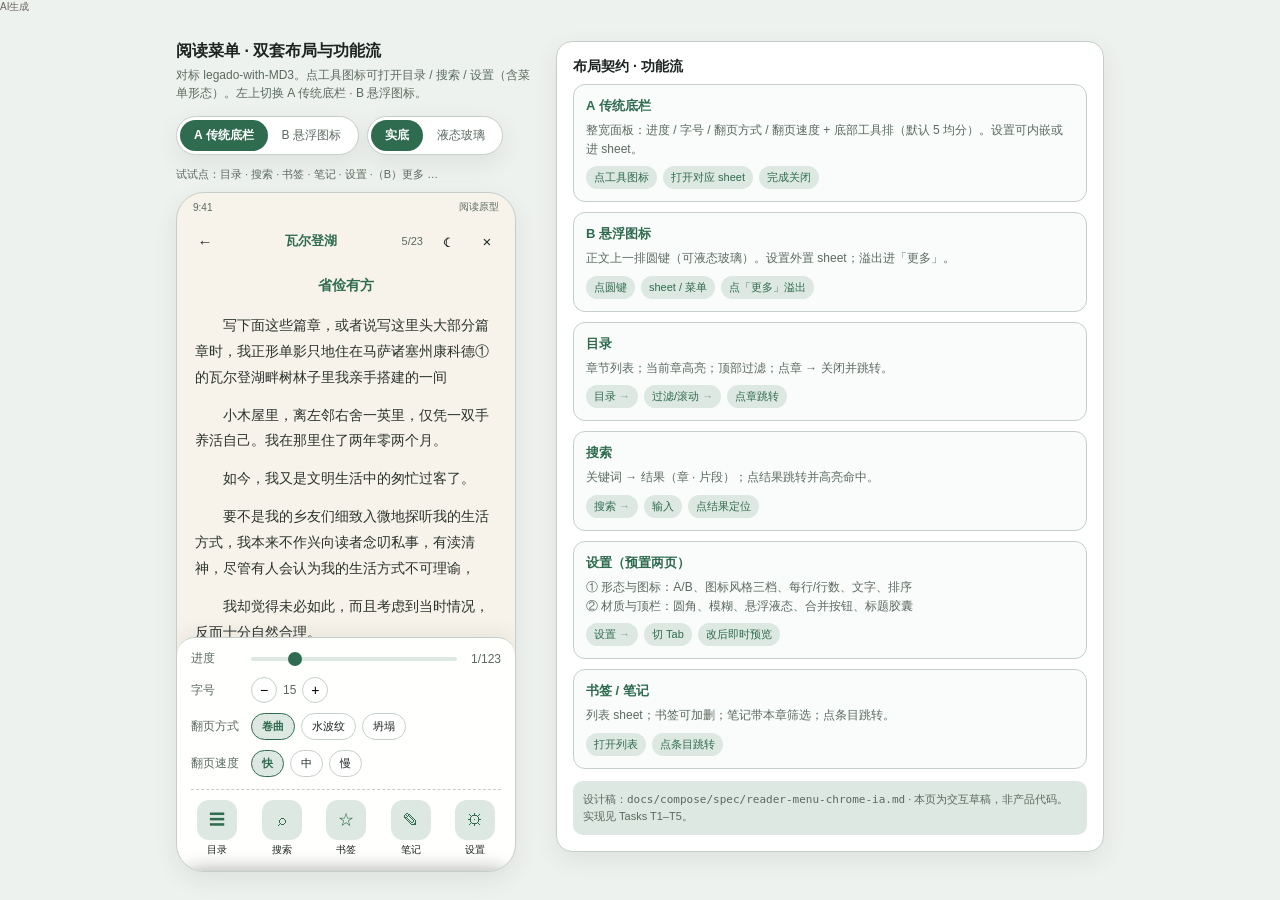
==== docs/design/reader-menu-chrome-proto.html @ 2e5b1062 "present: reader-menu-chrome-proto.html (+1 source) — 阅读菜单双套布局 + 目录/搜索/设置功能流可点 HTML 原型 Mimo-Presented" ====
<!-- AI生成 -->
<!DOCTYPE html>
<html lang="zh-CN">
<head>
<meta charset="UTF-8"/>
<meta name="viewport" content="width=device-width, initial-scale=1"/>
<title>阅读菜单 · 双套布局与功能流</title>
<style>
  :root {
    --bg: #eef2ef;
    --ink: #1c2420;
    --muted: #5a6a60;
    --card: #ffffff;
    --line: #c5cfc9;
    --accent: #2f6b4f;
    --accent-soft: #dce8e1;
    --glass: rgba(255,255,255,0.72);
    --shadow: 0 8px 24px rgba(28,36,32,0.08);
    --radius: 16px;
  }
  * { box-sizing: border-box; margin: 0; padding: 0; }
  body {
    font-family: -apple-system, "PingFang SC", "Microsoft YaHei", sans-serif;
    background: var(--bg);
    color: var(--ink);
    min-height: 720px;
  }
  .wrap {
    width: 960px;
    margin: 0 auto;
    padding: 20px 16px 28px;
    display: grid;
    grid-template-columns: 360px 1fr;
    gap: 20px;
    align-items: start;
  }
  h1 { font-size: 16px; font-weight: 600; margin-bottom: 4px; }
  .sub { font-size: 12px; color: var(--muted); margin-bottom: 14px; line-height: 1.5; }
  .toolbar {
    display: flex; gap: 8px; margin-bottom: 12px; flex-wrap: wrap;
  }
  .seg {
    display: inline-flex; background: var(--card); border: 0.5px solid var(--line);
    border-radius: 999px; padding: 3px; box-shadow: var(--shadow);
  }
  .seg button {
    border: 0; background: transparent; color: var(--muted);
    font-size: 12px; padding: 7px 14px; border-radius: 999px; cursor: pointer;
  }
  .seg button.on {
    background: var(--accent); color: #fff; font-weight: 600;
  }
  .hint { font-size: 11px; color: var(--muted); margin-bottom: 10px; }

  /* Phone */
  .phone {
    width: 340px; height: 680px;
    background: #f7f3ea;
    border-radius: 28px;
    border: 0.5px solid var(--line);
    box-shadow: var(--shadow);
    position: relative;
    overflow: hidden;
    display: flex; flex-direction: column;
  }
  .status {
    height: 28px; display: flex; justify-content: space-between; align-items: center;
    padding: 0 16px; font-size: 10px; color: var(--muted);
  }
  .reader-top {
    display: flex; align-items: center; gap: 8px;
    padding: 4px 12px 8px; font-size: 13px;
  }
  .reader-top .title { flex: 1; text-align: center; font-weight: 600; color: var(--accent); }
  .reader-top .page { font-size: 11px; color: var(--muted); }
  .icon-btn {
    width: 32px; height: 32px; border: 0; border-radius: 50%;
    background: transparent; cursor: pointer; color: var(--ink);
    display: inline-flex; align-items: center; justify-content: center; font-size: 15px;
  }
  .icon-btn:hover { background: rgba(0,0,0,0.05); }
  .content {
    flex: 1; overflow: auto; padding: 8px 18px 120px;
    font-size: 14px; line-height: 1.85; color: #2a322c;
  }
  .content p { margin-bottom: 12px; text-indent: 2em; }
  .content .chapter { text-indent: 0; text-align: center; font-weight: 700; color: var(--accent); margin-bottom: 14px; }

  /* Chrome A traditional */
  .bar-a {
    position: absolute; left: 0; right: 0; bottom: 0;
    background: rgba(255,255,255,0.94);
    border-top: 0.5px solid var(--line);
    border-radius: 18px 18px 0 0;
    padding: 12px 14px 14px;
    box-shadow: 0 -6px 20px rgba(28,36,32,0.06);
    backdrop-filter: blur(12px);
  }
  .bar-a .row { display: flex; align-items: center; gap: 8px; margin-bottom: 10px; font-size: 12px; color: var(--muted); }
  .bar-a .row:last-child { margin-bottom: 0; }
  .bar-a label { width: 52px; flex-shrink: 0; }
  .slider { flex: 1; height: 4px; background: var(--accent-soft); border-radius: 2px; position: relative; }
  .slider i { position: absolute; left: 18%; top: -5px; width: 14px; height: 14px; background: var(--accent); border-radius: 50%; }
  .stepper { display: inline-flex; align-items: center; gap: 6px; }
  .stepper button {
    width: 26px; height: 26px; border-radius: 50%; border: 0.5px solid var(--line);
    background: var(--card); cursor: pointer; font-size: 14px;
  }
  .chips { display: flex; gap: 6px; flex-wrap: wrap; }
  .chip {
    border: 0.5px solid var(--line); background: var(--card);
    border-radius: 999px; padding: 5px 10px; font-size: 11px; cursor: pointer; color: var(--ink);
  }
  .chip.on { background: var(--accent-soft); border-color: var(--accent); color: var(--accent); font-weight: 600; }
  .tool-row {
    display: flex; justify-content: space-between; margin-top: 12px; padding-top: 10px;
    border-top: 0.5px dashed var(--line);
  }
  .tool {
    width: 52px; border: 0; background: transparent; cursor: pointer;
    display: flex; flex-direction: column; align-items: center; gap: 3px;
    color: var(--ink); font-size: 10px;
  }
  .tool .g {
    width: 40px; height: 40px; border-radius: 12px; background: var(--accent-soft);
    display: flex; align-items: center; justify-content: center; font-size: 16px; color: var(--accent);
  }
  .tool:hover .g { background: #c5d9cc; }

  /* Chrome B floating */
  .bar-b {
    position: absolute; left: 0; right: 0; bottom: 18px;
    display: flex; justify-content: center; gap: 10px;
    padding: 0 12px;
  }
  .fab {
    width: 48px; height: 48px; border-radius: 50%; border: 0.5px solid rgba(255,255,255,0.7);
    background: var(--glass);
    box-shadow: 0 4px 14px rgba(28,36,32,0.12);
    backdrop-filter: blur(10px);
    cursor: pointer; font-size: 16px; color: var(--accent);
    display: flex; align-items: center; justify-content: center;
    position: relative;
  }
  .fab span {
    position: absolute; bottom: -16px; left: 50%; transform: translateX(-50%);
    font-size: 9px; color: var(--muted); white-space: nowrap;
  }
  .bar-b-wrap { position: absolute; left: 0; right: 0; bottom: 0; height: 90px; pointer-events: none; }
  .bar-b-wrap .bar-b { pointer-events: auto; }

  /* Sheets */
  .scrim {
    position: absolute; inset: 0; background: rgba(20,28,24,0.28);
    opacity: 0; pointer-events: none; transition: opacity .18s;
  }
  .scrim.on { opacity: 1; pointer-events: auto; }
  .sheet {
    position: absolute; left: 0; right: 0; bottom: 0;
    background: var(--card); border-radius: 18px 18px 0 0;
    box-shadow: 0 -8px 28px rgba(28,36,32,0.12);
    transform: translateY(105%); transition: transform .22s ease;
    max-height: 72%; display: flex; flex-direction: column;
  }
  .sheet.on { transform: translateY(0); }
  .sheet header {
    display: flex; align-items: center; gap: 8px;
    padding: 14px 14px 8px; border-bottom: 0.5px solid var(--line);
  }
  .sheet header h3 { font-size: 14px; flex: 1; }
  .sheet .body { overflow: auto; padding: 10px 14px 16px; }
  .list-item {
    display: flex; gap: 10px; align-items: center;
    padding: 10px 8px; border-radius: 10px; cursor: pointer; font-size: 13px;
  }
  .list-item:hover { background: var(--accent-soft); }
  .list-item.active { background: var(--accent-soft); color: var(--accent); font-weight: 600; }
  .list-item .meta { flex: 1; }
  .list-item .meta small { display: block; color: var(--muted); font-size: 11px; margin-top: 2px; }
  .pill { font-size: 10px; background: var(--accent-soft); color: var(--accent); padding: 2px 6px; border-radius: 999px; }

  .search-box {
    display: flex; gap: 8px; margin-bottom: 10px;
  }
  .search-box input {
    flex: 1; border: 0.5px solid var(--line); border-radius: 10px;
    padding: 8px 10px; font-size: 13px; outline: none;
  }
  .search-box input:focus { border-color: var(--accent); }

  .tabs { display: flex; gap: 6px; margin-bottom: 12px; }
  .tabs button {
    flex: 1; border: 0.5px solid var(--line); background: var(--card);
    border-radius: 10px; padding: 8px; font-size: 12px; cursor: pointer;
  }
  .tabs button.on { background: var(--accent); color: #fff; font-weight: 600; border-color: var(--accent); }
  .form-row {
    display: flex; align-items: center; justify-content: space-between;
    padding: 10px 4px; border-bottom: 0.5px dashed var(--line); font-size: 12px;
  }
  .form-row:last-child { border-bottom: 0; }
  .switch {
    width: 40px; height: 22px; border-radius: 999px; background: var(--line);
    border: 0; cursor: pointer; position: relative;
  }
  .switch.on { background: var(--accent); }
  .switch i {
    position: absolute; top: 2px; left: 2px; width: 18px; height: 18px;
    background: #fff; border-radius: 50%; transition: left .15s;
  }
  .switch.on i { left: 20px; }

  /* Flow panel */
  .panel {
    background: var(--card); border: 0.5px solid var(--line);
    border-radius: var(--radius); box-shadow: var(--shadow);
    padding: 16px;
  }
  .panel h2 { font-size: 14px; margin-bottom: 8px; }
  .flow {
    display: grid; gap: 10px;
  }
  .flow-card {
    border: 0.5px solid var(--line); border-radius: 12px; padding: 12px;
    background: #fafcfb;
  }
  .flow-card strong { display: block; font-size: 13px; margin-bottom: 6px; color: var(--accent); }
  .flow-card p { font-size: 12px; color: var(--muted); line-height: 1.55; }
  .steps { display: flex; flex-wrap: wrap; gap: 6px; margin-top: 8px; }
  .step {
    font-size: 11px; background: var(--accent-soft); color: var(--accent);
    padding: 4px 8px; border-radius: 999px;
  }
  .step.arrow::after { content: " →"; opacity: 0.5; }
  .note {
    margin-top: 12px; font-size: 11px; color: var(--muted); line-height: 1.5;
    padding: 10px; background: var(--accent-soft); border-radius: 10px;
  }
</style>
</head>
<body>
<p data-aigc-mark="1" style="margin:0 0 8px;font-size:10px;line-height:1.3;color:#6b6560;font-weight:400;">AI生成</p>

<div class="wrap">
  <div>
    <h1>阅读菜单 · 双套布局与功能流</h1>
    <p class="sub">对标 legado-with-MD3。点工具图标可打开目录 / 搜索 / 设置（含菜单形态）。左上切换 A 传统底栏 · B 悬浮图标。</p>
    <div class="toolbar">
      <div class="seg" id="modeSeg">
        <button data-mode="A" class="on">A 传统底栏</button>
        <button data-mode="B">B 悬浮图标</button>
      </div>
      <div class="seg" id="glassSeg">
        <button data-glass="0" class="on">实底</button>
        <button data-glass="1">液态玻璃</button>
      </div>
    </div>
    <p class="hint">试试点：目录 · 搜索 · 书签 · 笔记 · 设置 ·（B）更多 …</p>
    <div class="phone" id="phone">
      <div class="status"><span>9:41</span><span>阅读原型</span></div>
      <div class="reader-top">
        <button class="icon-btn">←</button>
        <div class="title">瓦尔登湖</div>
        <div class="page">5/23</div>
        <button class="icon-btn">☾</button>
        <button class="icon-btn">×</button>
      </div>
      <div class="content" id="content">
        <div class="chapter">省俭有方</div>
        <p>写下面这些篇章，或者说写这里头大部分篇章时，我正形单影只地住在马萨诸塞州康科德①的瓦尔登湖畔树林子里我亲手搭建的一间</p>
        <p>小木屋里，离左邻右舍一英里，仅凭一双手养活自己。我在那里住了两年零两个月。</p>
        <p>如今，我又是文明生活中的匆忙过客了。</p>
        <p>要不是我的乡友们细致入微地探听我的生活方式，我本来不作兴向读者念叨私事，有渎清神，尽管有人会认为我的生活方式不可理谕，</p>
        <p>我却觉得未必如此，而且考虑到当时情况，反而十分自然合理。</p>
      </div>

      <!-- A traditional -->
      <div class="bar-a" id="barA">
        <div class="row">
          <label>进度</label>
          <div class="slider"><i></i></div>
          <span style="width:36px;text-align:right">1/123</span>
        </div>
        <div class="row">
          <label>字号</label>
          <div class="stepper"><button>−</button><span>15</span><button>+</button></div>
        </div>
        <div class="row">
          <label>翻页方式</label>
          <div class="chips" id="animChips">
            <button class="chip on">卷曲</button><button class="chip">水波纹</button><button class="chip">坍塌</button>
          </div>
        </div>
        <div class="row">
          <label>翻页速度</label>
          <div class="chips" id="speedChips">
            <button class="chip on">快</button><button class="chip">中</button><button class="chip">慢</button>
          </div>
        </div>
        <div class="tool-row" id="toolRowA">
          <button class="tool" data-open="toc"><span class="g">☰</span>目录</button>
          <button class="tool" data-open="search"><span class="g">⌕</span>搜索</button>
          <button class="tool" data-open="marks"><span class="g">☆</span>书签</button>
          <button class="tool" data-open="notes"><span class="g">✎</span>笔记</button>
          <button class="tool" data-open="settings"><span class="g">⚙</span>设置</button>
        </div>
      </div>

      <!-- B floating -->
      <div class="bar-b-wrap" id="barBWrap" style="display:none">
        <div class="bar-b" id="barB">
          <button class="fab" data-open="toc">☰<span>目录</span></button>
          <button class="fab" data-open="search">⌕<span>搜索</span></button>
          <button class="fab" data-open="marks">☆<span>书签</span></button>
          <button class="fab" data-open="notes">✎<span>笔记</span></button>
          <button class="fab" data-open="settings">⚙<span>设置</span></button>
          <button class="fab" data-open="more">⋯<span>更多</span></button>
        </div>
      </div>

      <div class="scrim" id="scrim"></div>

      <!-- TOC -->
      <div class="sheet" id="sheet-toc">
        <header><h3>目录</h3><button class="icon-btn" data-close>×</button></header>
        <div class="body">
          <div class="search-box"><input placeholder="过滤章节…" id="tocFilter"/></div>
          <div id="tocList"></div>
        </div>
      </div>

      <!-- Search -->
      <div class="sheet" id="sheet-search">
        <header><h3>搜索正文</h3><button class="icon-btn" data-close>×</button></header>
        <div class="body">
          <div class="search-box"><input placeholder="输入关键词…" id="q" value="瓦尔登"/></div>
          <div id="searchResults"></div>
        </div>
      </div>

      <!-- Marks -->
      <div class="sheet" id="sheet-marks">
        <header><h3>书签</h3><button class="icon-btn" data-close>×</button></header>
        <div class="body">
          <div class="list-item"><span class="g">★</span><div class="meta">省俭有方 · 第 1 页<small>今天 09:12</small></div></div>
          <div class="list-item"><span class="g">★</span><div class="meta">我生活的地方 · 第 3 页<small>昨天 22:40</small></div></div>
        </div>
      </div>

      <!-- Notes -->
      <div class="sheet" id="sheet-notes">
        <header><h3>笔记</h3><button class="icon-btn" data-close>×</button></header>
        <div class="body">
          <div class="list-item active"><div class="meta">「仅凭一双手养活自己」<small>省俭有方 · 高亮</small></div><span class="pill">本章</span></div>
          <div class="list-item"><div class="meta">「文明生活中的匆忙过客」<small>省俭有方 · 笔记</small></div><span class="pill">本章</span></div>
        </div>
      </div>

      <!-- Settings -->
      <div class="sheet" id="sheet-settings" style="max-height:78%">
        <header><h3>阅读菜单设置</h3><button class="icon-btn" data-close>×</button></header>
        <div class="body">
          <div class="tabs" id="setTabs">
            <button class="on" data-tab="0">形态与图标</button>
            <button data-tab="1">材质与顶栏</button>
          </div>
          <div id="set0">
            <div class="form-row"><span>菜单形态</span>
              <div class="seg" id="setModeSeg">
                <button data-mode="A" class="on">传统底栏</button>
                <button data-mode="B">悬浮图标</button>
              </div>
            </div>
            <div class="form-row"><span>图标风格</span>
              <div class="chips"><button class="chip">线性</button><button class="chip on">面性</button><button class="chip">双色</button></div>
            </div>
            <div class="form-row"><span>每行个数</span><span class="pill">5</span></div>
            <div class="form-row"><span>行数</span><span class="pill">1</span></div>
            <div class="form-row"><span>显示文字</span><button class="switch on"><i></i></button></div>
            <div class="form-row"><span>图标排序</span><span style="color:var(--muted)">可拖 · 默认目录→设置</span></div>
          </div>
          <div id="set1" style="display:none">
            <div class="form-row"><span>面板圆角</span><span class="pill">18</span></div>
            <div class="form-row"><span>模糊</span>
              <div class="chips"><button class="chip on">无</button><button class="chip">渐变模糊</button></div>
            </div>
            <div class="form-row"><span>悬浮键液态玻璃</span><button class="switch" id="glassSwitch"><i></i></button></div>
            <div class="form-row"><span>顶栏合并按钮</span><button class="switch"><i></i></button></div>
            <div class="form-row"><span>标题胶囊</span><button class="switch"><i></i></button></div>
          </div>
          <div class="note">正文永不玻璃化。减弱动态：无液态/无模糊动画，布局瞬时切换。</div>
        </div>
      </div>

      <!-- More -->
      <div class="sheet" id="sheet-more">
        <header><h3>更多</h3><button class="icon-btn" data-close>×</button></header>
        <div class="body">
          <div class="list-item"><div class="meta">上一章</div></div>
          <div class="list-item"><div class="meta">下一章</div></div>
          <div class="list-item"><div class="meta">自动翻页</div></div>
          <div class="list-item"><div class="meta">朗读</div></div>
          <div class="list-item"><div class="meta">换源</div></div>
        </div>
      </div>
    </div>
  </div>

  <div class="panel">
    <h2>布局契约 · 功能流</h2>
    <div class="flow">
      <div class="flow-card">
        <strong>A 传统底栏</strong>
        <p>整宽面板：进度 / 字号 / 翻页方式 / 翻页速度 + 底部工具排（默认 5 均分）。设置可内嵌或进 sheet。</p>
        <div class="steps"><span class="step">点工具图标</span><span class="step">打开对应 sheet</span><span class="step">完成关闭</span></div>
      </div>
      <div class="flow-card">
        <strong>B 悬浮图标</strong>
        <p>正文上一排圆键（可液态玻璃）。设置外置 sheet；溢出进「更多」。</p>
        <div class="steps"><span class="step">点圆键</span><span class="step">sheet / 菜单</span><span class="step">点「更多」溢出</span></div>
      </div>
      <div class="flow-card">
        <strong>目录</strong>
        <p>章节列表；当前章高亮；顶部过滤；点章 → 关闭并跳转。</p>
        <div class="steps"><span class="step arrow">目录</span><span class="step arrow">过滤/滚动</span><span class="step">点章跳转</span></div>
      </div>
      <div class="flow-card">
        <strong>搜索</strong>
        <p>关键词 → 结果（章 · 片段）；点结果跳转并高亮命中。</p>
        <div class="steps"><span class="step arrow">搜索</span><span class="step">输入</span><span class="step">点结果定位</span></div>
      </div>
      <div class="flow-card">
        <strong>设置（预置两页）</strong>
        <p>① 形态与图标：A/B、图标风格三档、每行/行数、文字、排序<br/>② 材质与顶栏：圆角、模糊、悬浮液态、合并按钮、标题胶囊</p>
        <div class="steps"><span class="step arrow">设置</span><span class="step">切 Tab</span><span class="step">改后即时预览</span></div>
      </div>
      <div class="flow-card">
        <strong>书签 / 笔记</strong>
        <p>列表 sheet；书签可加删；笔记带本章筛选；点条目跳转。</p>
        <div class="steps"><span class="step">打开列表</span><span class="step">点条目跳转</span></div>
      </div>
    </div>
    <div class="note">设计稿：<code>docs/compose/spec/reader-menu-chrome-ia.md</code> · 本页为交互草稿，非产品代码。实现见 Tasks T1–T5。</div>
  </div>
</div>
<script>
(function () {
  const phone = document.getElementById('phone');
  const barA = document.getElementById('barA');
  const barBWrap = document.getElementById('barBWrap');
  const scrim = document.getElementById('scrim');
  let mode = 'A';
  let glass = false;

  const chapters = [
    ['省俭有方', true], ['我生活的地方', false], ['阅读', false],
    ['声音', false], ['寂寞', false], ['访客', false], ['种豆', false],
    ['村子', false], ['湖', false], ['贝克田庄', false], ['更高的规律', false],
  ];
  const tocList = document.getElementById('tocList');
  function renderToc(filter) {
    const f = (filter || '').trim();
    tocList.innerHTML = chapters
      .filter(c => !f || c[0].includes(f))
      .map(c => `<div class="list-item${c[1] ? ' active' : ''}" data-goto="${c[0]}">
        <div class="meta">${c[0]}</div>${c[1] ? '<span class="pill">当前</span>' : ''}
      </div>`).join('') || '<p style="color:var(--muted);font-size:12px">无匹配章节</p>';
    tocList.querySelectorAll('[data-goto]').forEach(el => {
      el.onclick = () => {
        const name = el.getAttribute('data-goto');
        document.querySelector('.content .chapter').textContent = name;
        closeAll();
      };
    });
  }
  renderToc('');
  document.getElementById('tocFilter').oninput = e => renderToc(e.target.value);

  const results = [
    ['省俭有方', '…的瓦尔登湖畔树林子里我亲手搭建的一间'],
    ['我生活的地方', '…到瓦尔登湖去，我到那里去，是因为…'],
    ['湖', '…一个瓦尔登湖，是大地的眼睛…'],
  ];
  function renderSearch(q) {
    const list = results.filter(r => !q || r[0].includes(q) || r[1].includes(q));
    document.getElementById('searchResults').innerHTML = list.map(r =>
      `<div class="list-item" data-goto="${r[0]}"><div class="meta">${r[0]}<small>${r[1]}</small></div></div>`
    ).join('') || '<p style="color:var(--muted);font-size:12px">无结果</p>';
    document.getElementById('searchResults').querySelectorAll('[data-goto]').forEach(el => {
      el.onclick = () => {
        document.querySelector('.content .chapter').textContent = el.getAttribute('data-goto');
        closeAll();
      };
    });
  }
  renderSearch('瓦尔登');
  document.getElementById('q').oninput = e => renderSearch(e.target.value.trim());

  function closeAll() {
    scrim.classList.remove('on');
    document.querySelectorAll('.sheet').forEach(s => s.classList.remove('on'));
  }
  function openSheet(id) {
    closeAll();
    scrim.classList.add('on');
    document.getElementById('sheet-' + id).classList.add('on');
  }
  scrim.onclick = closeAll;
  document.querySelectorAll('[data-close]').forEach(b => b.onclick = closeAll);

  document.querySelectorAll('[data-open]').forEach(btn => {
    btn.onclick = () => openSheet(btn.getAttribute('data-open'));
  });

  function applyMode(m) {
    mode = m;
    barA.style.display = m === 'A' ? '' : 'none';
    barBWrap.style.display = m === 'B' ? '' : 'none';
    document.querySelectorAll('#modeSeg button, #setModeSeg button').forEach(b => {
      b.classList.toggle('on', b.getAttribute('data-mode') === m);
    });
  }
  document.querySelectorAll('#modeSeg button, #setModeSeg button').forEach(b => {
    b.onclick = () => applyMode(b.getAttribute('data-mode'));
  });

  function applyGlass(on) {
    glass = on;
    document.querySelectorAll('#glassSeg button').forEach(b => {
      b.classList.toggle('on', (b.getAttribute('data-glass') === '1') === on);
    });
    document.getElementById('glassSwitch').classList.toggle('on', on);
    document.querySelectorAll('.fab').forEach(f => {
      f.style.background = on ? 'rgba(255,255,255,0.55)' : 'var(--glass)';
      f.style.borderColor = on ? 'rgba(255,255,255,0.85)' : 'rgba(255,255,255,0.7)';
    });
    barA.style.backdropFilter = on ? 'blur(16px)' : 'blur(12px)';
  }
  document.querySelectorAll('#glassSeg button').forEach(b => {
    b.onclick = () => applyGlass(b.getAttribute('data-glass') === '1');
  });
  document.getElementById('glassSwitch').onclick = () => applyGlass(!glass);

  document.querySelectorAll('#setTabs button').forEach(b => {
    b.onclick = () => {
      const t = b.getAttribute('data-tab');
      document.querySelectorAll('#setTabs button').forEach(x => x.classList.toggle('on', x === b));
      document.getElementById('set0').style.display = t === '0' ? '' : 'none';
      document.getElementById('set1').style.display = t === '1' ? '' : 'none';
    };
  });

  document.querySelectorAll('.chips').forEach(row => {
    row.querySelectorAll('.chip').forEach(c => {
      c.onclick = () => {
        row.querySelectorAll('.chip').forEach(x => x.classList.remove('on'));
        c.classList.add('on');
      };
    });
  });
  document.querySelectorAll('.switch').forEach(sw => {
    if (sw.id === 'glassSwitch') return;
    sw.onclick = () => sw.classList.toggle('on');
  });

  applyMode('A');
  applyGlass(false);
})();
</script>
</body>
</html>
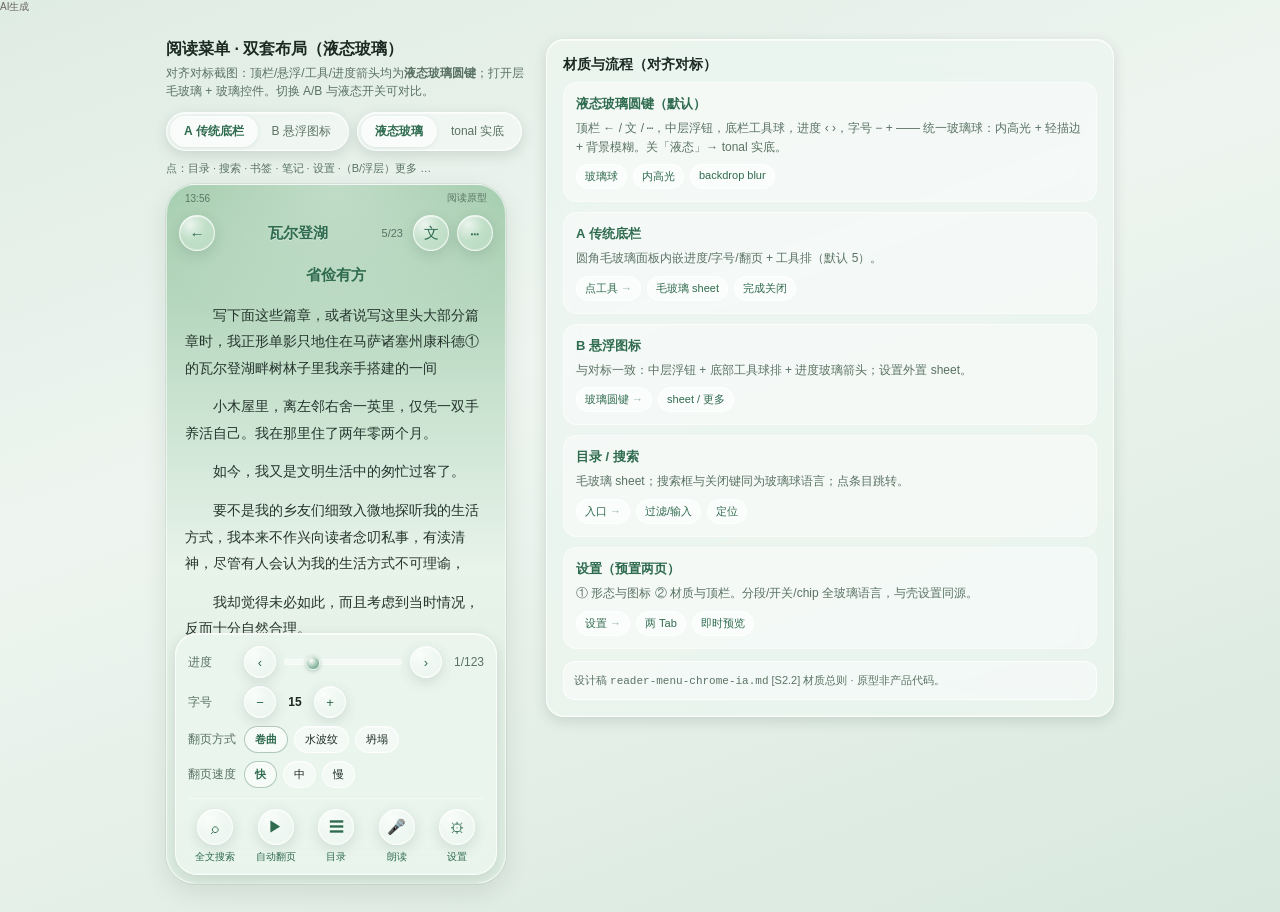
==== commit 04eb9ee8: "present: reader-menu-chrome-proto.html (+1 source) — 液态玻璃版阅读菜单布局/流程原型（顶栏·悬浮·工具·打开层） Mimo-Presented-P" ====
--- a/docs/design/reader-menu-chrome-proto.html
+++ b/docs/design/reader-menu-chrome-proto.html
@@ -4,237 +4,284 @@
 <head>
 <meta charset="UTF-8"/>
 <meta name="viewport" content="width=device-width, initial-scale=1"/>
-<title>阅读菜单 · 双套布局与功能流</title>
+<title>阅读菜单 · 双套布局与功能流（液态玻璃）</title>
 <style>
   :root {
-    --bg: #eef2ef;
-    --ink: #1c2420;
-    --muted: #5a6a60;
-    --card: #ffffff;
-    --line: #c5cfc9;
+    --bg: #e7efe9;
+    --ink: #1a2a22;
+    --muted: #5a7264;
     --accent: #2f6b4f;
-    --accent-soft: #dce8e1;
-    --glass: rgba(255,255,255,0.72);
-    --shadow: 0 8px 24px rgba(28,36,32,0.08);
-    --radius: 16px;
+    --accent-2: #4a8f6a;
+    --glass: rgba(255,255,255,0.42);
+    --glass-strong: rgba(255,255,255,0.58);
+    --glass-edge: rgba(255,255,255,0.75);
+    --frost: rgba(236,246,240,0.82);
+    --line: rgba(47,107,79,0.18);
+    --shadow: 0 8px 24px rgba(28,36,32,0.10);
+    --lg-shadow: 0 4px 14px rgba(28,60,42,0.14), inset 0 1px 0 rgba(255,255,255,0.65), inset 0 -1px 0 rgba(255,255,255,0.2);
   }
   * { box-sizing: border-box; margin: 0; padding: 0; }
   body {
     font-family: -apple-system, "PingFang SC", "Microsoft YaHei", sans-serif;
-    background: var(--bg);
+    background: linear-gradient(160deg, #dfece4, #eef5f0 40%, #d8e8de);
     color: var(--ink);
-    min-height: 720px;
+    min-height: 740px;
   }
   .wrap {
-    width: 960px;
-    margin: 0 auto;
-    padding: 20px 16px 28px;
-    display: grid;
-    grid-template-columns: 360px 1fr;
-    gap: 20px;
-    align-items: start;
+    width: 980px; margin: 0 auto; padding: 18px 16px 28px;
+    display: grid; grid-template-columns: 360px 1fr; gap: 20px; align-items: start;
   }
   h1 { font-size: 16px; font-weight: 600; margin-bottom: 4px; }
-  .sub { font-size: 12px; color: var(--muted); margin-bottom: 14px; line-height: 1.5; }
-  .toolbar {
-    display: flex; gap: 8px; margin-bottom: 12px; flex-wrap: wrap;
-  }
+  .sub { font-size: 12px; color: var(--muted); margin-bottom: 12px; line-height: 1.5; }
+  .toolbar { display: flex; gap: 8px; margin-bottom: 10px; flex-wrap: wrap; }
+
+  /* liquid pill segmented */
   .seg {
-    display: inline-flex; background: var(--card); border: 0.5px solid var(--line);
-    border-radius: 999px; padding: 3px; box-shadow: var(--shadow);
+    display: inline-flex; padding: 3px; border-radius: 999px;
+    background: var(--glass); border: 0.5px solid var(--glass-edge);
+    box-shadow: var(--lg-shadow); backdrop-filter: blur(14px) saturate(1.2);
   }
   .seg button {
     border: 0; background: transparent; color: var(--muted);
     font-size: 12px; padding: 7px 14px; border-radius: 999px; cursor: pointer;
   }
   .seg button.on {
-    background: var(--accent); color: #fff; font-weight: 600;
-  }
-  .hint { font-size: 11px; color: var(--muted); margin-bottom: 10px; }
-
-  /* Phone */
+    background: var(--glass-strong); color: var(--accent); font-weight: 700;
+    box-shadow: inset 0 1px 0 rgba(255,255,255,0.7), 0 1px 4px rgba(47,107,79,0.12);
+  }
+  .hint { font-size: 11px; color: var(--muted); margin-bottom: 8px; }
+
   .phone {
-    width: 340px; height: 680px;
-    background: #f7f3ea;
-    border-radius: 28px;
-    border: 0.5px solid var(--line);
-    box-shadow: var(--shadow);
+    width: 340px; height: 700px; border-radius: 30px;
+    border: 0.5px solid rgba(255,255,255,0.55);
+    box-shadow: var(--shadow), 0 0 0 1px rgba(47,107,79,0.08);
+    position: relative; overflow: hidden; display: flex; flex-direction: column;
+    background:
+      radial-gradient(ellipse 120% 40% at 50% 0%, rgba(255,255,255,0.35), transparent 55%),
+      linear-gradient(180deg, #9ec9a8 0%, #c5e0cc 28%, #e8f3ea 55%, #dfeee3 100%);
+  }
+  .status {
+    height: 26px; display: flex; justify-content: space-between; align-items: center;
+    padding: 0 18px; font-size: 10px; color: rgba(26,42,34,0.55);
+  }
+
+  /* liquid glass circle button */
+  .lg {
+    width: 36px; height: 36px; border-radius: 50%;
+    border: 0.5px solid var(--glass-edge);
+    background:
+      radial-gradient(circle at 30% 25%, rgba(255,255,255,0.75), rgba(255,255,255,0.25) 45%, rgba(255,255,255,0.12) 100%);
+    box-shadow: var(--lg-shadow);
+    backdrop-filter: blur(12px) saturate(1.25);
+    cursor: pointer; color: var(--accent);
+    display: inline-flex; align-items: center; justify-content: center;
+    font-size: 15px; position: relative;
+  }
+  .lg:hover { filter: brightness(1.05); }
+  .lg.lg-lg { width: 48px; height: 48px; font-size: 18px; }
+  .lg.lg-sm { width: 32px; height: 32px; font-size: 13px; }
+
+  .reader-top {
+    display: flex; align-items: center; gap: 8px; padding: 4px 12px 6px;
+    position: relative; z-index: 5;
+  }
+  .reader-top .title {
+    flex: 1; text-align: center; font-weight: 700; font-size: 15px; color: var(--accent);
+    text-shadow: 0 1px 0 rgba(255,255,255,0.4);
+  }
+  .reader-top .page { font-size: 11px; color: var(--muted); margin-right: 2px; }
+
+  .content {
+    flex: 1; overflow: auto; padding: 4px 18px 130px;
+    font-size: 14px; line-height: 1.9; color: #24352c;
+  }
+  .content p { margin-bottom: 12px; text-indent: 2em; }
+  .content .chapter {
+    text-indent: 0; text-align: center; font-weight: 700; color: var(--accent);
+    margin-bottom: 12px; font-size: 15px;
+  }
+
+  /* floating mid icons (B / reference mid cluster) */
+  .mid-fabs {
+    position: absolute; left: 0; right: 0; top: 42%;
+    display: flex; justify-content: center; gap: 12px; z-index: 4;
+    pointer-events: none;
+  }
+  .mid-fabs .lg { pointer-events: auto; }
+
+  /* A traditional frosted panel */
+  .bar-a {
+    position: absolute; left: 8px; right: 8px; bottom: 8px;
+    border-radius: 22px;
+    background: var(--frost);
+    border: 0.5px solid var(--glass-edge);
+    box-shadow: var(--lg-shadow);
+    backdrop-filter: blur(18px) saturate(1.2);
+    padding: 12px 12px 10px; z-index: 6;
+  }
+  .bar-a .row {
+    display: flex; align-items: center; gap: 8px; margin-bottom: 8px;
+    font-size: 12px; color: var(--muted);
+  }
+  .bar-a label { width: 48px; flex-shrink: 0; }
+  .slider {
+    flex: 1; height: 6px; border-radius: 999px;
+    background: rgba(255,255,255,0.45); border: 0.5px solid rgba(255,255,255,0.5);
     position: relative;
-    overflow: hidden;
-    display: flex; flex-direction: column;
-  }
-  .status {
-    height: 28px; display: flex; justify-content: space-between; align-items: center;
-    padding: 0 16px; font-size: 10px; color: var(--muted);
-  }
-  .reader-top {
-    display: flex; align-items: center; gap: 8px;
-    padding: 4px 12px 8px; font-size: 13px;
-  }
-  .reader-top .title { flex: 1; text-align: center; font-weight: 600; color: var(--accent); }
-  .reader-top .page { font-size: 11px; color: var(--muted); }
-  .icon-btn {
-    width: 32px; height: 32px; border: 0; border-radius: 50%;
-    background: transparent; cursor: pointer; color: var(--ink);
-    display: inline-flex; align-items: center; justify-content: center; font-size: 15px;
-  }
-  .icon-btn:hover { background: rgba(0,0,0,0.05); }
-  .content {
-    flex: 1; overflow: auto; padding: 8px 18px 120px;
-    font-size: 14px; line-height: 1.85; color: #2a322c;
-  }
-  .content p { margin-bottom: 12px; text-indent: 2em; }
-  .content .chapter { text-indent: 0; text-align: center; font-weight: 700; color: var(--accent); margin-bottom: 14px; }
-
-  /* Chrome A traditional */
-  .bar-a {
-    position: absolute; left: 0; right: 0; bottom: 0;
-    background: rgba(255,255,255,0.94);
-    border-top: 0.5px solid var(--line);
-    border-radius: 18px 18px 0 0;
-    padding: 12px 14px 14px;
-    box-shadow: 0 -6px 20px rgba(28,36,32,0.06);
-    backdrop-filter: blur(12px);
-  }
-  .bar-a .row { display: flex; align-items: center; gap: 8px; margin-bottom: 10px; font-size: 12px; color: var(--muted); }
-  .bar-a .row:last-child { margin-bottom: 0; }
-  .bar-a label { width: 52px; flex-shrink: 0; }
-  .slider { flex: 1; height: 4px; background: var(--accent-soft); border-radius: 2px; position: relative; }
-  .slider i { position: absolute; left: 18%; top: -5px; width: 14px; height: 14px; background: var(--accent); border-radius: 50%; }
-  .stepper { display: inline-flex; align-items: center; gap: 6px; }
-  .stepper button {
-    width: 26px; height: 26px; border-radius: 50%; border: 0.5px solid var(--line);
-    background: var(--card); cursor: pointer; font-size: 14px;
-  }
+  }
+  .slider i {
+    position: absolute; left: 18%; top: -4px; width: 14px; height: 14px;
+    background: radial-gradient(circle at 35% 30%, #fff, var(--accent-2));
+    border-radius: 50%; box-shadow: 0 1px 4px rgba(47,107,79,0.35);
+    border: 0.5px solid rgba(255,255,255,0.7);
+  }
+  .stepper { display: inline-flex; align-items: center; gap: 8px; }
+  .stepper span { min-width: 22px; text-align: center; color: var(--ink); font-weight: 600; }
   .chips { display: flex; gap: 6px; flex-wrap: wrap; }
   .chip {
-    border: 0.5px solid var(--line); background: var(--card);
+    border: 0.5px solid var(--glass-edge); background: var(--glass);
+    box-shadow: inset 0 1px 0 rgba(255,255,255,0.55);
+    backdrop-filter: blur(8px);
     border-radius: 999px; padding: 5px 10px; font-size: 11px; cursor: pointer; color: var(--ink);
   }
-  .chip.on { background: var(--accent-soft); border-color: var(--accent); color: var(--accent); font-weight: 600; }
+  .chip.on {
+    background: var(--glass-strong); color: var(--accent); font-weight: 700;
+    border-color: rgba(47,107,79,0.35);
+  }
   .tool-row {
-    display: flex; justify-content: space-between; margin-top: 12px; padding-top: 10px;
-    border-top: 0.5px dashed var(--line);
+    display: flex; justify-content: space-between; margin-top: 10px; padding-top: 10px;
+    border-top: 0.5px solid rgba(255,255,255,0.45);
   }
   .tool {
-    width: 52px; border: 0; background: transparent; cursor: pointer;
-    display: flex; flex-direction: column; align-items: center; gap: 3px;
-    color: var(--ink); font-size: 10px;
-  }
-  .tool .g {
-    width: 40px; height: 40px; border-radius: 12px; background: var(--accent-soft);
-    display: flex; align-items: center; justify-content: center; font-size: 16px; color: var(--accent);
-  }
-  .tool:hover .g { background: #c5d9cc; }
-
-  /* Chrome B floating */
+    width: 54px; border: 0; background: transparent; cursor: pointer;
+    display: flex; flex-direction: column; align-items: center; gap: 5px;
+    color: var(--accent); font-size: 10px;
+  }
+
+  /* progress arrows like reference */
+  .prog-row {
+    position: absolute; left: 12px; right: 12px; bottom: 100px;
+    display: flex; align-items: center; gap: 10px; z-index: 5;
+  }
+  .prog-row .slider { flex: 1; }
+
+  /* B floating bottom tools */
   .bar-b {
-    position: absolute; left: 0; right: 0; bottom: 18px;
-    display: flex; justify-content: center; gap: 10px;
-    padding: 0 12px;
-  }
-  .fab {
-    width: 48px; height: 48px; border-radius: 50%; border: 0.5px solid rgba(255,255,255,0.7);
-    background: var(--glass);
-    box-shadow: 0 4px 14px rgba(28,36,32,0.12);
-    backdrop-filter: blur(10px);
-    cursor: pointer; font-size: 16px; color: var(--accent);
-    display: flex; align-items: center; justify-content: center;
-    position: relative;
-  }
-  .fab span {
-    position: absolute; bottom: -16px; left: 50%; transform: translateX(-50%);
-    font-size: 9px; color: var(--muted); white-space: nowrap;
-  }
-  .bar-b-wrap { position: absolute; left: 0; right: 0; bottom: 0; height: 90px; pointer-events: none; }
-  .bar-b-wrap .bar-b { pointer-events: auto; }
-
-  /* Sheets */
+    position: absolute; left: 0; right: 0; bottom: 14px;
+    display: flex; justify-content: center; gap: 14px; z-index: 6;
+  }
+  .tool-b {
+    border: 0; background: transparent; cursor: pointer;
+    display: flex; flex-direction: column; align-items: center; gap: 6px;
+    color: var(--accent); font-size: 10px;
+  }
+
   .scrim {
-    position: absolute; inset: 0; background: rgba(20,28,24,0.28);
-    opacity: 0; pointer-events: none; transition: opacity .18s;
-  }
-  .scrim.on { opacity: 1; pointer-events: auto; }
+    position: absolute; inset: 0; background: rgba(18,32,24,0.22);
+    opacity: 0; pointer-events: none; transition: opacity .18s; z-index: 8;
+    backdrop-filter: blur(0px);
+  }
+  .scrim.on { opacity: 1; pointer-events: auto; backdrop-filter: blur(2px); }
+
   .sheet {
-    position: absolute; left: 0; right: 0; bottom: 0;
-    background: var(--card); border-radius: 18px 18px 0 0;
-    box-shadow: 0 -8px 28px rgba(28,36,32,0.12);
-    transform: translateY(105%); transition: transform .22s ease;
-    max-height: 72%; display: flex; flex-direction: column;
+    position: absolute; left: 8px; right: 8px; bottom: 8px;
+    border-radius: 22px;
+    background: var(--frost);
+    border: 0.5px solid var(--glass-edge);
+    box-shadow: var(--lg-shadow);
+    backdrop-filter: blur(20px) saturate(1.25);
+    transform: translateY(110%); transition: transform .24s ease;
+    max-height: 74%; display: flex; flex-direction: column; z-index: 9;
   }
   .sheet.on { transform: translateY(0); }
   .sheet header {
     display: flex; align-items: center; gap: 8px;
-    padding: 14px 14px 8px; border-bottom: 0.5px solid var(--line);
-  }
-  .sheet header h3 { font-size: 14px; flex: 1; }
-  .sheet .body { overflow: auto; padding: 10px 14px 16px; }
+    padding: 14px 14px 10px; border-bottom: 0.5px solid rgba(255,255,255,0.45);
+  }
+  .sheet header h3 { font-size: 14px; flex: 1; font-weight: 700; }
+  .sheet .body { overflow: auto; padding: 10px 12px 14px; }
   .list-item {
     display: flex; gap: 10px; align-items: center;
-    padding: 10px 8px; border-radius: 10px; cursor: pointer; font-size: 13px;
-  }
-  .list-item:hover { background: var(--accent-soft); }
-  .list-item.active { background: var(--accent-soft); color: var(--accent); font-weight: 600; }
+    padding: 10px 10px; border-radius: 14px; cursor: pointer; font-size: 13px;
+    border: 0.5px solid transparent;
+  }
+  .list-item:hover {
+    background: var(--glass); border-color: var(--glass-edge);
+  }
+  .list-item.active {
+    background: var(--glass-strong); border-color: rgba(47,107,79,0.25);
+    color: var(--accent); font-weight: 700;
+  }
   .list-item .meta { flex: 1; }
-  .list-item .meta small { display: block; color: var(--muted); font-size: 11px; margin-top: 2px; }
-  .pill { font-size: 10px; background: var(--accent-soft); color: var(--accent); padding: 2px 6px; border-radius: 999px; }
-
-  .search-box {
-    display: flex; gap: 8px; margin-bottom: 10px;
-  }
+  .list-item .meta small { display: block; color: var(--muted); font-size: 11px; margin-top: 2px; font-weight: 400; }
+  .pill {
+    font-size: 10px; background: var(--glass-strong); color: var(--accent);
+    padding: 2px 8px; border-radius: 999px; border: 0.5px solid var(--glass-edge);
+    box-shadow: inset 0 1px 0 rgba(255,255,255,0.55);
+  }
+  .search-box { display: flex; gap: 8px; margin-bottom: 10px; align-items: center; }
   .search-box input {
-    flex: 1; border: 0.5px solid var(--line); border-radius: 10px;
-    padding: 8px 10px; font-size: 13px; outline: none;
-  }
-  .search-box input:focus { border-color: var(--accent); }
-
-  .tabs { display: flex; gap: 6px; margin-bottom: 12px; }
+    flex: 1; border: 0.5px solid var(--glass-edge); border-radius: 999px;
+    padding: 9px 14px; font-size: 13px; outline: none;
+    background: var(--glass); backdrop-filter: blur(8px);
+    box-shadow: inset 0 1px 0 rgba(255,255,255,0.5);
+  }
+  .search-box input:focus { border-color: rgba(47,107,79,0.45); }
+
+  .tabs { display: flex; gap: 8px; margin-bottom: 12px; }
   .tabs button {
-    flex: 1; border: 0.5px solid var(--line); background: var(--card);
-    border-radius: 10px; padding: 8px; font-size: 12px; cursor: pointer;
-  }
-  .tabs button.on { background: var(--accent); color: #fff; font-weight: 600; border-color: var(--accent); }
+    flex: 1; border: 0.5px solid var(--glass-edge); background: var(--glass);
+    backdrop-filter: blur(8px); border-radius: 14px; padding: 10px; font-size: 12px; cursor: pointer;
+    box-shadow: inset 0 1px 0 rgba(255,255,255,0.5);
+    color: var(--ink);
+  }
+  .tabs button.on {
+    background: var(--glass-strong); color: var(--accent); font-weight: 700;
+    border-color: rgba(47,107,79,0.3);
+  }
   .form-row {
     display: flex; align-items: center; justify-content: space-between;
-    padding: 10px 4px; border-bottom: 0.5px dashed var(--line); font-size: 12px;
+    padding: 11px 6px; border-bottom: 0.5px dashed rgba(47,107,79,0.15); font-size: 12px;
   }
   .form-row:last-child { border-bottom: 0; }
   .switch {
-    width: 40px; height: 22px; border-radius: 999px; background: var(--line);
-    border: 0; cursor: pointer; position: relative;
-  }
-  .switch.on { background: var(--accent); }
+    width: 42px; height: 24px; border-radius: 999px;
+    background: rgba(255,255,255,0.4); border: 0.5px solid var(--glass-edge);
+    box-shadow: inset 0 1px 2px rgba(28,60,42,0.08);
+    cursor: pointer; position: relative;
+  }
+  .switch.on { background: var(--accent-2); }
   .switch i {
     position: absolute; top: 2px; left: 2px; width: 18px; height: 18px;
-    background: #fff; border-radius: 50%; transition: left .15s;
+    background: radial-gradient(circle at 35% 30%, #fff, #e8f3ea);
+    border-radius: 50%; transition: left .15s;
+    box-shadow: 0 1px 3px rgba(28,60,42,0.2);
   }
   .switch.on i { left: 20px; }
 
-  /* Flow panel */
   .panel {
-    background: var(--card); border: 0.5px solid var(--line);
-    border-radius: var(--radius); box-shadow: var(--shadow);
-    padding: 16px;
+    background: var(--frost); border: 0.5px solid var(--glass-edge);
+    border-radius: 18px; box-shadow: var(--lg-shadow);
+    backdrop-filter: blur(14px); padding: 16px;
   }
   .panel h2 { font-size: 14px; margin-bottom: 8px; }
-  .flow {
-    display: grid; gap: 10px;
-  }
+  .flow { display: grid; gap: 10px; }
   .flow-card {
-    border: 0.5px solid var(--line); border-radius: 12px; padding: 12px;
-    background: #fafcfb;
+    border: 0.5px solid rgba(255,255,255,0.5); border-radius: 14px; padding: 12px;
+    background: var(--glass);
   }
   .flow-card strong { display: block; font-size: 13px; margin-bottom: 6px; color: var(--accent); }
   .flow-card p { font-size: 12px; color: var(--muted); line-height: 1.55; }
   .steps { display: flex; flex-wrap: wrap; gap: 6px; margin-top: 8px; }
   .step {
-    font-size: 11px; background: var(--accent-soft); color: var(--accent);
-    padding: 4px 8px; border-radius: 999px;
+    font-size: 11px; background: var(--glass-strong); color: var(--accent);
+    padding: 4px 8px; border-radius: 999px; border: 0.5px solid var(--glass-edge);
   }
   .step.arrow::after { content: " →"; opacity: 0.5; }
   .note {
     margin-top: 12px; font-size: 11px; color: var(--muted); line-height: 1.5;
-    padding: 10px; background: var(--accent-soft); border-radius: 10px;
+    padding: 10px; background: var(--glass); border-radius: 12px;
+    border: 0.5px solid var(--glass-edge);
   }
 </style>
 </head>
@@ -243,27 +290,27 @@
 
 <div class="wrap">
   <div>
-    <h1>阅读菜单 · 双套布局与功能流</h1>
-    <p class="sub">对标 legado-with-MD3。点工具图标可打开目录 / 搜索 / 设置（含菜单形态）。左上切换 A 传统底栏 · B 悬浮图标。</p>
+    <h1>阅读菜单 · 双套布局（液态玻璃）</h1>
+    <p class="sub">对齐对标截图：顶栏/悬浮/工具/进度箭头均为<strong>液态玻璃圆键</strong>；打开层毛玻璃 + 玻璃控件。切换 A/B 与液态开关可对比。</p>
     <div class="toolbar">
       <div class="seg" id="modeSeg">
         <button data-mode="A" class="on">A 传统底栏</button>
         <button data-mode="B">B 悬浮图标</button>
       </div>
       <div class="seg" id="glassSeg">
-        <button data-glass="0" class="on">实底</button>
-        <button data-glass="1">液态玻璃</button>
+        <button data-glass="1" class="on">液态玻璃</button>
+        <button data-glass="0">tonal 实底</button>
       </div>
     </div>
-    <p class="hint">试试点：目录 · 搜索 · 书签 · 笔记 · 设置 ·（B）更多 …</p>
+    <p class="hint">点：目录 · 搜索 · 书签 · 笔记 · 设置 ·（B/浮层）更多 …</p>
     <div class="phone" id="phone">
-      <div class="status"><span>9:41</span><span>阅读原型</span></div>
+      <div class="status"><span>13:56</span><span>阅读原型</span></div>
       <div class="reader-top">
-        <button class="icon-btn">←</button>
+        <button class="lg" title="返回">←</button>
         <div class="title">瓦尔登湖</div>
         <div class="page">5/23</div>
-        <button class="icon-btn">☾</button>
-        <button class="icon-btn">×</button>
+        <button class="lg" title="翻译">文</button>
+        <button class="lg" title="更多" data-open="more">⋯</button>
       </div>
       <div class="content" id="content">
         <div class="chapter">省俭有方</div>
@@ -274,16 +321,28 @@
         <p>我却觉得未必如此，而且考虑到当时情况，反而十分自然合理。</p>
       </div>
 
-      <!-- A traditional -->
+      <div class="mid-fabs" id="midFabs">
+        <button class="lg lg-lg" data-open="search">⌕</button>
+        <button class="lg lg-lg" title="自动翻页">▶</button>
+        <button class="lg lg-lg" data-open="toc">☰</button>
+        <button class="lg lg-lg" title="朗读">🎤</button>
+        <button class="lg lg-lg" data-open="settings">⚙</button>
+      </div>
+
+      <!-- A -->
       <div class="bar-a" id="barA">
         <div class="row">
           <label>进度</label>
+          <button class="lg lg-sm">‹</button>
           <div class="slider"><i></i></div>
-          <span style="width:36px;text-align:right">1/123</span>
+          <button class="lg lg-sm">›</button>
+          <span style="width:34px;text-align:right">1/123</span>
         </div>
         <div class="row">
           <label>字号</label>
-          <div class="stepper"><button>−</button><span>15</span><button>+</button></div>
+          <div class="stepper">
+            <button class="lg lg-sm">−</button><span>15</span><button class="lg lg-sm">+</button>
+          </div>
         </div>
         <div class="row">
           <label>翻页方式</label>
@@ -297,68 +356,73 @@
             <button class="chip on">快</button><button class="chip">中</button><button class="chip">慢</button>
           </div>
         </div>
-        <div class="tool-row" id="toolRowA">
-          <button class="tool" data-open="toc"><span class="g">☰</span>目录</button>
-          <button class="tool" data-open="search"><span class="g">⌕</span>搜索</button>
-          <button class="tool" data-open="marks"><span class="g">☆</span>书签</button>
-          <button class="tool" data-open="notes"><span class="g">✎</span>笔记</button>
-          <button class="tool" data-open="settings"><span class="g">⚙</span>设置</button>
-        </div>
-      </div>
-
-      <!-- B floating -->
-      <div class="bar-b-wrap" id="barBWrap" style="display:none">
-        <div class="bar-b" id="barB">
-          <button class="fab" data-open="toc">☰<span>目录</span></button>
-          <button class="fab" data-open="search">⌕<span>搜索</span></button>
-          <button class="fab" data-open="marks">☆<span>书签</span></button>
-          <button class="fab" data-open="notes">✎<span>笔记</span></button>
-          <button class="fab" data-open="settings">⚙<span>设置</span></button>
-          <button class="fab" data-open="more">⋯<span>更多</span></button>
+        <div class="tool-row">
+          <button class="tool" data-open="search"><span class="lg">⌕</span>全文搜索</button>
+          <button class="tool" title="自动翻页"><span class="lg">▶</span>自动翻页</button>
+          <button class="tool" data-open="toc"><span class="lg">☰</span>目录</button>
+          <button class="tool" title="朗读"><span class="lg">🎤</span>朗读</button>
+          <button class="tool" data-open="settings"><span class="lg">⚙</span>设置</button>
+        </div>
+      </div>
+
+      <!-- B progress + tools like reference -->
+      <div id="barB" style="display:none">
+        <div class="prog-row">
+          <button class="lg">‹</button>
+          <div class="slider"><i></i></div>
+          <button class="lg">›</button>
+        </div>
+        <div class="bar-b">
+          <button class="tool-b" data-open="search"><span class="lg lg-lg">⌕</span>全文搜索</button>
+          <button class="tool-b"><span class="lg lg-lg">▶</span>自动翻页</button>
+          <button class="tool-b" data-open="toc"><span class="lg lg-lg">☰</span>目录</button>
+          <button class="tool-b"><span class="lg lg-lg">🎤</span>朗读</button>
+          <button class="tool-b" data-open="settings"><span class="lg lg-lg">⚙</span>设置</button>
         </div>
       </div>
 
       <div class="scrim" id="scrim"></div>
 
-      <!-- TOC -->
       <div class="sheet" id="sheet-toc">
-        <header><h3>目录</h3><button class="icon-btn" data-close>×</button></header>
+        <header><h3>目录</h3><button class="lg lg-sm" data-close>×</button></header>
         <div class="body">
-          <div class="search-box"><input placeholder="过滤章节…" id="tocFilter"/></div>
+          <div class="search-box">
+            <button class="lg lg-sm">⌕</button>
+            <input placeholder="过滤章节…" id="tocFilter"/>
+          </div>
           <div id="tocList"></div>
         </div>
       </div>
 
-      <!-- Search -->
       <div class="sheet" id="sheet-search">
-        <header><h3>搜索正文</h3><button class="icon-btn" data-close>×</button></header>
+        <header><h3>搜索正文</h3><button class="lg lg-sm" data-close>×</button></header>
         <div class="body">
-          <div class="search-box"><input placeholder="输入关键词…" id="q" value="瓦尔登"/></div>
+          <div class="search-box">
+            <button class="lg lg-sm">⌕</button>
+            <input placeholder="输入关键词…" id="q" value="瓦尔登"/>
+          </div>
           <div id="searchResults"></div>
         </div>
       </div>
 
-      <!-- Marks -->
       <div class="sheet" id="sheet-marks">
-        <header><h3>书签</h3><button class="icon-btn" data-close>×</button></header>
+        <header><h3>书签</h3><button class="lg lg-sm" data-close>×</button></header>
         <div class="body">
-          <div class="list-item"><span class="g">★</span><div class="meta">省俭有方 · 第 1 页<small>今天 09:12</small></div></div>
-          <div class="list-item"><span class="g">★</span><div class="meta">我生活的地方 · 第 3 页<small>昨天 22:40</small></div></div>
-        </div>
-      </div>
-
-      <!-- Notes -->
+          <div class="list-item"><span class="lg lg-sm">★</span><div class="meta">省俭有方 · 第 1 页<small>今天 09:12</small></div></div>
+          <div class="list-item"><span class="lg lg-sm">★</span><div class="meta">我生活的地方 · 第 3 页<small>昨天 22:40</small></div></div>
+        </div>
+      </div>
+
       <div class="sheet" id="sheet-notes">
-        <header><h3>笔记</h3><button class="icon-btn" data-close>×</button></header>
+        <header><h3>笔记</h3><button class="lg lg-sm" data-close>×</button></header>
         <div class="body">
           <div class="list-item active"><div class="meta">「仅凭一双手养活自己」<small>省俭有方 · 高亮</small></div><span class="pill">本章</span></div>
           <div class="list-item"><div class="meta">「文明生活中的匆忙过客」<small>省俭有方 · 笔记</small></div><span class="pill">本章</span></div>
         </div>
       </div>
 
-      <!-- Settings -->
-      <div class="sheet" id="sheet-settings" style="max-height:78%">
-        <header><h3>阅读菜单设置</h3><button class="icon-btn" data-close>×</button></header>
+      <div class="sheet" id="sheet-settings" style="max-height:80%">
+        <header><h3>阅读菜单设置</h3><button class="lg lg-sm" data-close>×</button></header>
         <div class="body">
           <div class="tabs" id="setTabs">
             <button class="on" data-tab="0">形态与图标</button>
@@ -377,80 +441,75 @@
             <div class="form-row"><span>每行个数</span><span class="pill">5</span></div>
             <div class="form-row"><span>行数</span><span class="pill">1</span></div>
             <div class="form-row"><span>显示文字</span><button class="switch on"><i></i></button></div>
-            <div class="form-row"><span>图标排序</span><span style="color:var(--muted)">可拖 · 默认目录→设置</span></div>
+            <div class="form-row"><span>图标排序</span><span style="color:var(--muted)">可拖 · 默认搜索→设置</span></div>
           </div>
           <div id="set1" style="display:none">
-            <div class="form-row"><span>面板圆角</span><span class="pill">18</span></div>
+            <div class="form-row"><span>面板圆角</span><span class="pill">22</span></div>
             <div class="form-row"><span>模糊</span>
-              <div class="chips"><button class="chip on">无</button><button class="chip">渐变模糊</button></div>
+              <div class="chips"><button class="chip">无</button><button class="chip on">渐变模糊</button></div>
             </div>
-            <div class="form-row"><span>悬浮键液态玻璃</span><button class="switch" id="glassSwitch"><i></i></button></div>
-            <div class="form-row"><span>顶栏合并按钮</span><button class="switch"><i></i></button></div>
+            <div class="form-row"><span>液态玻璃按键</span><button class="switch on" id="glassSwitch"><i></i></button></div>
+            <div class="form-row"><span>合并顶栏按钮</span><button class="switch"><i></i></button></div>
             <div class="form-row"><span>标题胶囊</span><button class="switch"><i></i></button></div>
           </div>
-          <div class="note">正文永不玻璃化。减弱动态：无液态/无模糊动画，布局瞬时切换。</div>
-        </div>
-      </div>
-
-      <!-- More -->
+          <div class="note">顶栏 / 悬浮 / 工具 / 进度箭头：默认<strong>液态玻璃</strong>圆键。打开层毛玻璃。正文永不玻璃化。减弱动态：无液态动画。</div>
+        </div>
+      </div>
+
       <div class="sheet" id="sheet-more">
-        <header><h3>更多</h3><button class="icon-btn" data-close>×</button></header>
+        <header><h3>更多</h3><button class="lg lg-sm" data-close>×</button></header>
         <div class="body">
           <div class="list-item"><div class="meta">上一章</div></div>
           <div class="list-item"><div class="meta">下一章</div></div>
-          <div class="list-item"><div class="meta">自动翻页</div></div>
-          <div class="list-item"><div class="meta">朗读</div></div>
+          <div class="list-item"><div class="meta">书签</div></div>
+          <div class="list-item"><div class="meta">笔记</div></div>
           <div class="list-item"><div class="meta">换源</div></div>
+          <div class="list-item"><div class="meta">夜间</div></div>
         </div>
       </div>
     </div>
   </div>
 
   <div class="panel">
-    <h2>布局契约 · 功能流</h2>
+    <h2>材质与流程（对齐对标）</h2>
     <div class="flow">
       <div class="flow-card">
+        <strong>液态玻璃圆键（默认）</strong>
+        <p>顶栏 ← / 文 / ⋯，中层浮钮，底栏工具球，进度 ‹ ›，字号 − + —— 统一玻璃球：内高光 + 轻描边 + 背景模糊。关「液态」→ tonal 实底。</p>
+        <div class="steps"><span class="step">玻璃球</span><span class="step">内高光</span><span class="step">backdrop blur</span></div>
+      </div>
+      <div class="flow-card">
         <strong>A 传统底栏</strong>
-        <p>整宽面板：进度 / 字号 / 翻页方式 / 翻页速度 + 底部工具排（默认 5 均分）。设置可内嵌或进 sheet。</p>
-        <div class="steps"><span class="step">点工具图标</span><span class="step">打开对应 sheet</span><span class="step">完成关闭</span></div>
+        <p>圆角毛玻璃面板内嵌进度/字号/翻页 + 工具排（默认 5）。</p>
+        <div class="steps"><span class="step arrow">点工具</span><span class="step">毛玻璃 sheet</span><span class="step">完成关闭</span></div>
       </div>
       <div class="flow-card">
         <strong>B 悬浮图标</strong>
-        <p>正文上一排圆键（可液态玻璃）。设置外置 sheet；溢出进「更多」。</p>
-        <div class="steps"><span class="step">点圆键</span><span class="step">sheet / 菜单</span><span class="step">点「更多」溢出</span></div>
+        <p>与对标一致：中层浮钮 + 底部工具球排 + 进度玻璃箭头；设置外置 sheet。</p>
+        <div class="steps"><span class="step arrow">玻璃圆键</span><span class="step">sheet / 更多</span></div>
       </div>
       <div class="flow-card">
-        <strong>目录</strong>
-        <p>章节列表；当前章高亮；顶部过滤；点章 → 关闭并跳转。</p>
-        <div class="steps"><span class="step arrow">目录</span><span class="step arrow">过滤/滚动</span><span class="step">点章跳转</span></div>
-      </div>
-      <div class="flow-card">
-        <strong>搜索</strong>
-        <p>关键词 → 结果（章 · 片段）；点结果跳转并高亮命中。</p>
-        <div class="steps"><span class="step arrow">搜索</span><span class="step">输入</span><span class="step">点结果定位</span></div>
+        <strong>目录 / 搜索</strong>
+        <p>毛玻璃 sheet；搜索框与关闭键同为玻璃球语言；点条目跳转。</p>
+        <div class="steps"><span class="step arrow">入口</span><span class="step">过滤/输入</span><span class="step">定位</span></div>
       </div>
       <div class="flow-card">
         <strong>设置（预置两页）</strong>
-        <p>① 形态与图标：A/B、图标风格三档、每行/行数、文字、排序<br/>② 材质与顶栏：圆角、模糊、悬浮液态、合并按钮、标题胶囊</p>
-        <div class="steps"><span class="step arrow">设置</span><span class="step">切 Tab</span><span class="step">改后即时预览</span></div>
-      </div>
-      <div class="flow-card">
-        <strong>书签 / 笔记</strong>
-        <p>列表 sheet；书签可加删；笔记带本章筛选；点条目跳转。</p>
-        <div class="steps"><span class="step">打开列表</span><span class="step">点条目跳转</span></div>
+        <p>① 形态与图标 ② 材质与顶栏。分段/开关/chip 全玻璃语言，与壳设置同源。</p>
+        <div class="steps"><span class="step arrow">设置</span><span class="step">两 Tab</span><span class="step">即时预览</span></div>
       </div>
     </div>
-    <div class="note">设计稿：<code>docs/compose/spec/reader-menu-chrome-ia.md</code> · 本页为交互草稿，非产品代码。实现见 Tasks T1–T5。</div>
+    <div class="note">设计稿 <code>reader-menu-chrome-ia.md</code> [S2.2] 材质总则 · 原型非产品代码。</div>
   </div>
 </div>
 <script>
 (function () {
-  const phone = document.getElementById('phone');
   const barA = document.getElementById('barA');
-  const barBWrap = document.getElementById('barBWrap');
+  const barB = document.getElementById('barB');
+  const midFabs = document.getElementById('midFabs');
   const scrim = document.getElementById('scrim');
   let mode = 'A';
-  let glass = false;
+  let glass = true;
 
   const chapters = [
     ['省俭有方', true], ['我生活的地方', false], ['阅读', false],
@@ -467,8 +526,7 @@
       </div>`).join('') || '<p style="color:var(--muted);font-size:12px">无匹配章节</p>';
     tocList.querySelectorAll('[data-goto]').forEach(el => {
       el.onclick = () => {
-        const name = el.getAttribute('data-goto');
-        document.querySelector('.content .chapter').textContent = name;
+        document.querySelector('.content .chapter').textContent = el.getAttribute('data-goto');
         closeAll();
       };
     });
@@ -507,7 +565,6 @@
   }
   scrim.onclick = closeAll;
   document.querySelectorAll('[data-close]').forEach(b => b.onclick = closeAll);
-
   document.querySelectorAll('[data-open]').forEach(btn => {
     btn.onclick = () => openSheet(btn.getAttribute('data-open'));
   });
@@ -515,7 +572,8 @@
   function applyMode(m) {
     mode = m;
     barA.style.display = m === 'A' ? '' : 'none';
-    barBWrap.style.display = m === 'B' ? '' : 'none';
+    barB.style.display = m === 'B' ? '' : 'none';
+    midFabs.style.display = m === 'B' ? '' : 'none';
     document.querySelectorAll('#modeSeg button, #setModeSeg button').forEach(b => {
       b.classList.toggle('on', b.getAttribute('data-mode') === m);
     });
@@ -530,11 +588,10 @@
       b.classList.toggle('on', (b.getAttribute('data-glass') === '1') === on);
     });
     document.getElementById('glassSwitch').classList.toggle('on', on);
-    document.querySelectorAll('.fab').forEach(f => {
-      f.style.background = on ? 'rgba(255,255,255,0.55)' : 'var(--glass)';
-      f.style.borderColor = on ? 'rgba(255,255,255,0.85)' : 'rgba(255,255,255,0.7)';
-    });
-    barA.style.backdropFilter = on ? 'blur(16px)' : 'blur(12px)';
+    document.documentElement.style.setProperty('--glass', on ? 'rgba(255,255,255,0.42)' : 'rgba(214,232,220,0.92)');
+    document.documentElement.style.setProperty('--glass-strong', on ? 'rgba(255,255,255,0.58)' : 'rgba(196,222,206,0.95)');
+    document.documentElement.style.setProperty('--glass-edge', on ? 'rgba(255,255,255,0.75)' : 'rgba(47,107,79,0.15)');
+    document.documentElement.style.setProperty('--frost', on ? 'rgba(236,246,240,0.82)' : 'rgba(228,240,232,0.97)');
   }
   document.querySelectorAll('#glassSeg button').forEach(b => {
     b.onclick = () => applyGlass(b.getAttribute('data-glass') === '1');
@@ -549,7 +606,6 @@
       document.getElementById('set1').style.display = t === '1' ? '' : 'none';
     };
   });
-
   document.querySelectorAll('.chips').forEach(row => {
     row.querySelectorAll('.chip').forEach(c => {
       c.onclick = () => {
@@ -564,7 +620,7 @@
   });
 
   applyMode('A');
-  applyGlass(false);
+  applyGlass(true);
 })();
 </script>
 </body>
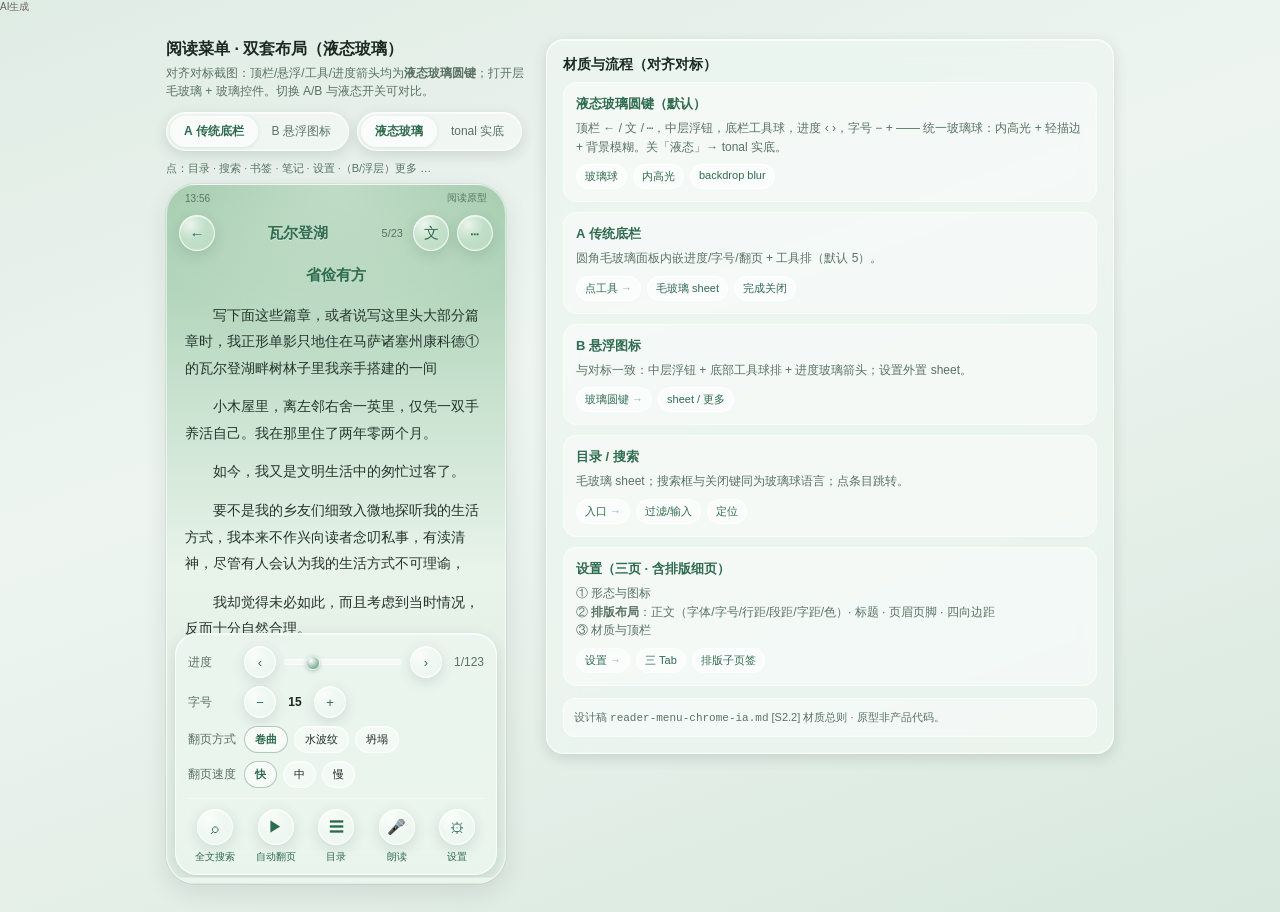
==== commit ae58ce42: "present: reader-menu-chrome-proto.html (+1 source) — 设置含排版细页（字体/标题/页眉页脚/边距）的阅读菜单原型 Mimo-Presented-Pa" ====
--- a/docs/design/reader-menu-chrome-proto.html
+++ b/docs/design/reader-menu-chrome-proto.html
@@ -421,12 +421,13 @@
         </div>
       </div>
 
-      <div class="sheet" id="sheet-settings" style="max-height:80%">
+      <div class="sheet" id="sheet-settings" style="max-height:86%">
         <header><h3>阅读菜单设置</h3><button class="lg lg-sm" data-close>×</button></header>
         <div class="body">
           <div class="tabs" id="setTabs">
             <button class="on" data-tab="0">形态与图标</button>
-            <button data-tab="1">材质与顶栏</button>
+            <button data-tab="1">排版布局</button>
+            <button data-tab="2">材质与顶栏</button>
           </div>
           <div id="set0">
             <div class="form-row"><span>菜单形态</span>
@@ -443,7 +444,89 @@
             <div class="form-row"><span>显示文字</span><button class="switch on"><i></i></button></div>
             <div class="form-row"><span>图标排序</span><span style="color:var(--muted)">可拖 · 默认搜索→设置</span></div>
           </div>
+
           <div id="set1" style="display:none">
+            <div class="chips" id="typeSub" style="margin-bottom:10px">
+              <button class="chip on" data-sub="body">正文</button>
+              <button class="chip" data-sub="title">标题</button>
+              <button class="chip" data-sub="tip">页眉页脚</button>
+              <button class="chip" data-sub="pad">边距</button>
+            </div>
+            <div id="type-body">
+              <div class="form-row"><span>字体</span><span class="pill">默认 · 系统</span></div>
+              <div class="form-row"><span>字号</span>
+                <div class="stepper"><button class="lg lg-sm">−</button><span id="fsVal">15</span><button class="lg lg-sm">+</button></div>
+              </div>
+              <div class="form-row"><span>行距</span>
+                <div class="slider" style="max-width:140px"><i style="left:40%"></i></div>
+                <span class="pill">1.6</span>
+              </div>
+              <div class="form-row"><span>段距</span>
+                <div class="slider" style="max-width:140px"><i style="left:30%"></i></div>
+                <span class="pill">0.8</span>
+              </div>
+              <div class="form-row"><span>字距</span>
+                <div class="slider" style="max-width:140px"><i style="left:50%"></i></div>
+                <span class="pill">0</span>
+              </div>
+              <div class="form-row"><span>文字色 / 强调色</span>
+                <div style="display:flex;gap:6px">
+                  <span class="pill">文字</span><span class="pill">强调</span>
+                </div>
+              </div>
+            </div>
+            <div id="type-title" style="display:none">
+              <div class="form-row"><span>标题字体</span><span class="pill">同正文</span></div>
+              <div class="form-row"><span>标题上边距</span>
+                <div class="slider" style="max-width:140px"><i style="left:35%"></i></div>
+                <span class="pill">12</span>
+              </div>
+              <div class="form-row"><span>标题上留白</span>
+                <div class="slider" style="max-width:140px"><i style="left:28%"></i></div>
+                <span class="pill">8</span>
+              </div>
+              <div class="form-row"><span>标题下留白</span>
+                <div class="slider" style="max-width:140px"><i style="left:28%"></i></div>
+                <span class="pill">8</span>
+              </div>
+              <div class="form-row"><span>副标题边距</span>
+                <div class="slider" style="max-width:140px"><i style="left:20%"></i></div>
+                <span class="pill">4</span>
+              </div>
+              <div class="form-row"><span>标题色</span><span class="pill">取色</span></div>
+            </div>
+            <div id="type-tip" style="display:none">
+              <div class="form-row"><span>页眉</span><button class="switch on"><i></i></button></div>
+              <div class="form-row"><span>页眉内容</span>
+                <div class="chips"><button class="chip on">书名</button><button class="chip">章节</button><button class="chip">进度</button></div>
+              </div>
+              <div class="form-row"><span>页脚</span><button class="switch on"><i></i></button></div>
+              <div class="form-row"><span>页脚内容</span>
+                <div class="chips"><button class="chip">页码</button><button class="chip on">进度%</button><button class="chip">时间</button></div>
+              </div>
+              <div class="form-row"><span>分隔线</span><button class="switch on"><i></i></button></div>
+              <div class="form-row"><span>页眉/页脚色</span><span class="pill">取色</span></div>
+            </div>
+            <div id="type-pad" style="display:none">
+              <div class="form-row"><span>正文 · 上</span>
+                <div class="slider" style="max-width:120px"><i style="left:25%"></i></div><span class="pill">16</span>
+              </div>
+              <div class="form-row"><span>正文 · 下</span>
+                <div class="slider" style="max-width:120px"><i style="left:25%"></i></div><span class="pill">16</span>
+              </div>
+              <div class="form-row"><span>正文 · 左</span>
+                <div class="slider" style="max-width:120px"><i style="left:30%"></i></div><span class="pill">18</span>
+              </div>
+              <div class="form-row"><span>正文 · 右</span>
+                <div class="slider" style="max-width:120px"><i style="left:30%"></i></div><span class="pill">18</span>
+              </div>
+              <div class="form-row"><span>页眉 · 上/下</span><span class="pill">8 / 4</span></div>
+              <div class="form-row"><span>页脚 · 上/下</span><span class="pill">4 / 8</span></div>
+              <div class="note" style="margin-top:8px">边距改动即时预览；对标 TypographyMarginTab（正文/页眉/页脚 四向）。</div>
+            </div>
+          </div>
+
+          <div id="set2" style="display:none">
             <div class="form-row"><span>面板圆角</span><span class="pill">22</span></div>
             <div class="form-row"><span>模糊</span>
               <div class="chips"><button class="chip">无</button><button class="chip on">渐变模糊</button></div>
@@ -452,7 +535,7 @@
             <div class="form-row"><span>合并顶栏按钮</span><button class="switch"><i></i></button></div>
             <div class="form-row"><span>标题胶囊</span><button class="switch"><i></i></button></div>
           </div>
-          <div class="note">顶栏 / 悬浮 / 工具 / 进度箭头：默认<strong>液态玻璃</strong>圆键。打开层毛玻璃。正文永不玻璃化。减弱动态：无液态动画。</div>
+          <div class="note">顶栏 / 悬浮 / 工具 / 进度箭头：默认<strong>液态玻璃</strong>圆键。排版含字体/行段距/页眉页脚/四向边距。正文永不玻璃化。</div>
         </div>
       </div>
 
@@ -494,9 +577,9 @@
         <div class="steps"><span class="step arrow">入口</span><span class="step">过滤/输入</span><span class="step">定位</span></div>
       </div>
       <div class="flow-card">
-        <strong>设置（预置两页）</strong>
-        <p>① 形态与图标 ② 材质与顶栏。分段/开关/chip 全玻璃语言，与壳设置同源。</p>
-        <div class="steps"><span class="step arrow">设置</span><span class="step">两 Tab</span><span class="step">即时预览</span></div>
+        <strong>设置（三页 · 含排版细页）</strong>
+        <p>① 形态与图标<br/>② <b>排版布局</b>：正文（字体/字号/行距/段距/字距/色）· 标题 · 页眉页脚 · 四向边距<br/>③ 材质与顶栏</p>
+        <div class="steps"><span class="step arrow">设置</span><span class="step">三 Tab</span><span class="step">排版子页签</span></div>
       </div>
     </div>
     <div class="note">设计稿 <code>reader-menu-chrome-ia.md</code> [S2.2] 材质总则 · 原型非产品代码。</div>
@@ -602,11 +685,31 @@
     b.onclick = () => {
       const t = b.getAttribute('data-tab');
       document.querySelectorAll('#setTabs button').forEach(x => x.classList.toggle('on', x === b));
-      document.getElementById('set0').style.display = t === '0' ? '' : 'none';
-      document.getElementById('set1').style.display = t === '1' ? '' : 'none';
+      ['0','1','2'].forEach(i => {
+        document.getElementById('set' + i).style.display = t === i ? '' : 'none';
+      });
     };
   });
+  document.querySelectorAll('#typeSub .chip').forEach(b => {
+    b.onclick = () => {
+      const s = b.getAttribute('data-sub');
+      document.querySelectorAll('#typeSub .chip').forEach(x => x.classList.toggle('on', x === b));
+      ['body','title','tip','pad'].forEach(k => {
+        document.getElementById('type-' + k).style.display = s === k ? '' : 'none';
+      });
+    };
+  });
+  (function bindFontStepper() {
+    const row = document.querySelector('#type-body .stepper');
+    if (!row) return;
+    const val = document.getElementById('fsVal');
+    const btns = row.querySelectorAll('button');
+    let n = 15;
+    btns[0].onclick = () => { n = Math.max(12, n - 1); val.textContent = n; };
+    btns[1].onclick = () => { n = Math.min(28, n + 1); val.textContent = n; };
+  })();
   document.querySelectorAll('.chips').forEach(row => {
+    if (row.id === 'typeSub') return;
     row.querySelectorAll('.chip').forEach(c => {
       c.onclick = () => {
         row.querySelectorAll('.chip').forEach(x => x.classList.remove('on'));
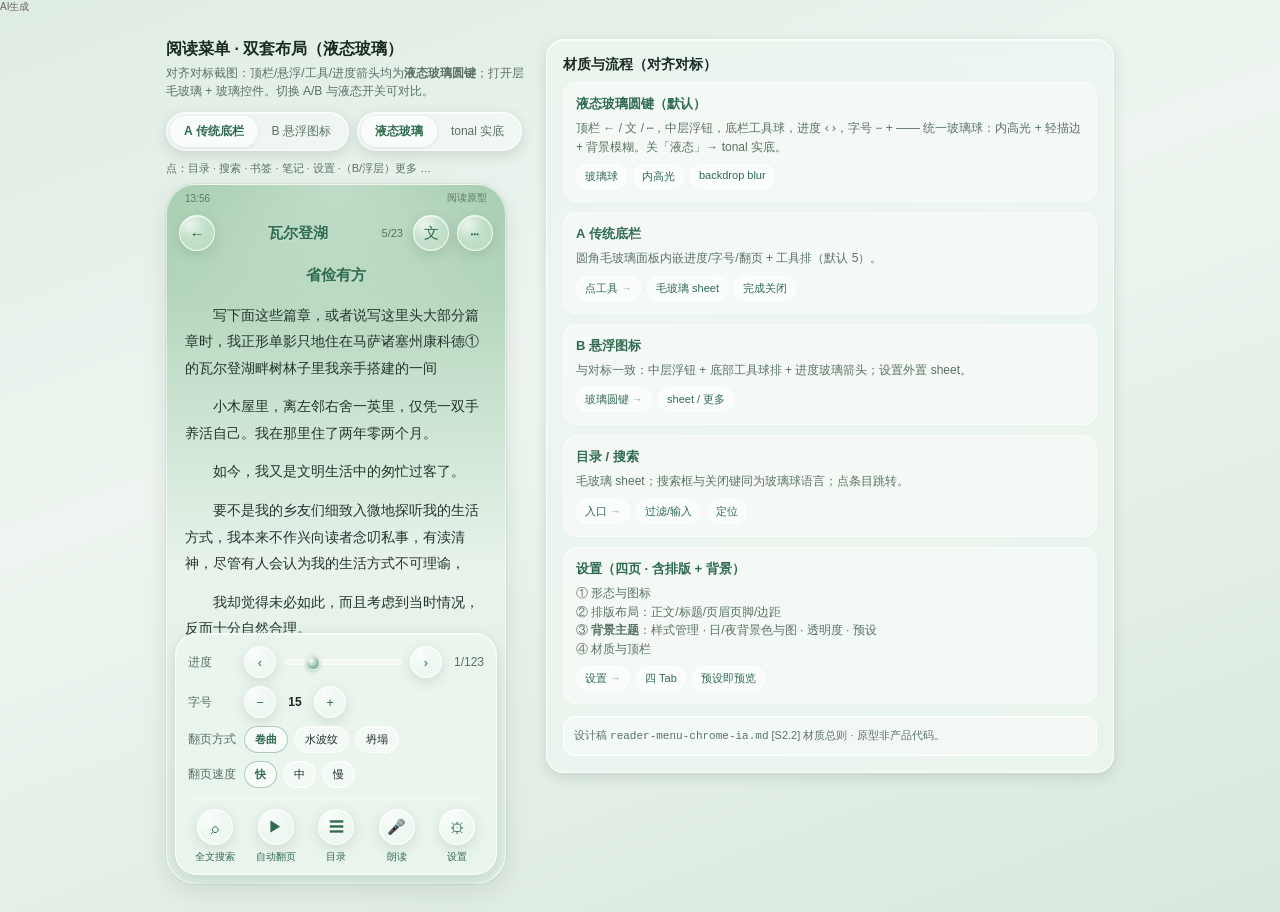
==== commit 1152f57d: "present: reader-menu-chrome-proto.html (+1 source) — 设置含背景主题页（日夜背景色/图/透明度/预设） Mimo-Presented-Path: d" ====
--- a/docs/design/reader-menu-chrome-proto.html
+++ b/docs/design/reader-menu-chrome-proto.html
@@ -283,6 +283,12 @@
     padding: 10px; background: var(--glass); border-radius: 12px;
     border: 0.5px solid var(--glass-edge);
   }
+  .preset {
+    height: 52px; border-radius: 12px; border: 0.5px solid var(--glass-edge);
+    box-shadow: inset 0 1px 0 rgba(255,255,255,0.4); cursor: pointer;
+    display: flex; align-items: flex-end; justify-content: center; padding-bottom: 4px;
+  }
+  .preset small { font-size: 9px; opacity: 0.85; }
 </style>
 </head>
 <body>
@@ -427,7 +433,8 @@
           <div class="tabs" id="setTabs">
             <button class="on" data-tab="0">形态与图标</button>
             <button data-tab="1">排版布局</button>
-            <button data-tab="2">材质与顶栏</button>
+            <button data-tab="2">背景主题</button>
+            <button data-tab="3">材质与顶栏</button>
           </div>
           <div id="set0">
             <div class="form-row"><span>菜单形态</span>
@@ -527,6 +534,44 @@
           </div>
 
           <div id="set2" style="display:none">
+            <div class="form-row"><span>样式名</span>
+              <div class="chips">
+                <button class="chip">重命名</button><button class="chip">删除</button>
+                <button class="chip">恢复</button><button class="chip">导入</button><button class="chip">导出</button>
+              </div>
+            </div>
+            <div class="form-row"><span>深色状态栏图标</span><button class="switch"><i></i></button></div>
+            <div class="form-row">
+              <span>背景颜色</span>
+              <div style="display:flex;gap:8px;align-items:center">
+                <button class="swatch" id="swDay" title="日间" style="width:28px;height:28px;border-radius:50%;background:#f4efe6;border:1.5px solid rgba(255,255,255,0.8);box-shadow:var(--lg-shadow);cursor:pointer"></button>
+                <button class="swatch" id="swNight" title="夜间" style="width:28px;height:28px;border-radius:50%;background:#1a1c1a;border:1.5px solid rgba(255,255,255,0.4);box-shadow:var(--lg-shadow);cursor:pointer"></button>
+                <span class="pill">日 / 夜</span>
+              </div>
+            </div>
+            <div class="form-row">
+              <span>背景图片</span>
+              <div class="chips">
+                <button class="chip on">纯色</button><button class="chip">日间图</button><button class="chip">夜间图</button><button class="chip">清除</button>
+              </div>
+            </div>
+            <div class="form-row"><span>背景透明度</span>
+              <div class="slider" style="max-width:120px"><i style="left:70%"></i></div>
+              <span class="pill">70%</span>
+            </div>
+            <div class="form-row" style="flex-direction:column;align-items:stretch;gap:8px">
+              <span>预设主题</span>
+              <div id="presetGrid" style="display:grid;grid-template-columns:repeat(4,1fr);gap:8px">
+                <button class="preset" data-bg="#f7f3ea" data-ink="#2a322c" style="background:#f7f3ea"><small>默认</small></button>
+                <button class="preset" data-bg="#dcefe4" data-ink="#1e3328" style="background:#dcefe4"><small>护眼绿</small></button>
+                <button class="preset" data-bg="#f3e6c8" data-ink="#3a2e1a" style="background:#f3e6c8"><small>羊皮纸</small></button>
+                <button class="preset" data-bg="#1a1c1a" data-ink="#c8d0c8" style="background:#1a1c1a;color:#c8d0c8"><small>纯黑</small></button>
+              </div>
+            </div>
+            <div class="note" style="margin-top:8px">对标 BgTextConfigSheet：日/夜背景色与图、透明度、样式管理与预设。改后左侧阅读区即时预览。</div>
+          </div>
+
+          <div id="set3" style="display:none">
             <div class="form-row"><span>面板圆角</span><span class="pill">22</span></div>
             <div class="form-row"><span>模糊</span>
               <div class="chips"><button class="chip">无</button><button class="chip on">渐变模糊</button></div>
@@ -577,9 +622,9 @@
         <div class="steps"><span class="step arrow">入口</span><span class="step">过滤/输入</span><span class="step">定位</span></div>
       </div>
       <div class="flow-card">
-        <strong>设置（三页 · 含排版细页）</strong>
-        <p>① 形态与图标<br/>② <b>排版布局</b>：正文（字体/字号/行距/段距/字距/色）· 标题 · 页眉页脚 · 四向边距<br/>③ 材质与顶栏</p>
-        <div class="steps"><span class="step arrow">设置</span><span class="step">三 Tab</span><span class="step">排版子页签</span></div>
+        <strong>设置（四页 · 含排版 + 背景）</strong>
+        <p>① 形态与图标<br/>② 排版布局：正文/标题/页眉页脚/边距<br/>③ <b>背景主题</b>：样式管理 · 日/夜背景色与图 · 透明度 · 预设<br/>④ 材质与顶栏</p>
+        <div class="steps"><span class="step arrow">设置</span><span class="step">四 Tab</span><span class="step">预设即预览</span></div>
       </div>
     </div>
     <div class="note">设计稿 <code>reader-menu-chrome-ia.md</code> [S2.2] 材质总则 · 原型非产品代码。</div>
@@ -685,7 +730,7 @@
     b.onclick = () => {
       const t = b.getAttribute('data-tab');
       document.querySelectorAll('#setTabs button').forEach(x => x.classList.toggle('on', x === b));
-      ['0','1','2'].forEach(i => {
+      ['0','1','2','3'].forEach(i => {
         document.getElementById('set' + i).style.display = t === i ? '' : 'none';
       });
     };
@@ -708,6 +753,51 @@
     btns[0].onclick = () => { n = Math.max(12, n - 1); val.textContent = n; };
     btns[1].onclick = () => { n = Math.min(28, n + 1); val.textContent = n; };
   })();
+
+  (function bindBg() {
+    const phone = document.getElementById('phone');
+    const content = document.getElementById('content');
+    const swDay = document.getElementById('swDay');
+    const swNight = document.getElementById('swNight');
+    function paint(bg, ink) {
+      phone.style.background =
+        'radial-gradient(ellipse 120% 40% at 50% 0%, rgba(255,255,255,0.18), transparent 55%), linear-gradient(180deg, ' +
+        bg + ', ' + bg + ')';
+      content.style.color = ink;
+    }
+    let day = '#f4efe6';
+    let night = '#1a1c1a';
+    let inkDay = '#2a322c';
+    let inkNight = '#c8d0c8';
+    let isNight = false;
+    function apply() {
+      if (isNight) paint(night, inkNight);
+      else paint(day, inkDay);
+      swDay.style.background = day;
+      swNight.style.background = night;
+    }
+    swDay.onclick = () => {
+      isNight = false;
+      const v = prompt('日间背景色', day);
+      if (v) { day = v; apply(); }
+    };
+    swNight.onclick = () => {
+      isNight = true;
+      const v = prompt('夜间背景色', night);
+      if (v) { night = v; apply(); }
+    };
+    document.querySelectorAll('.preset').forEach(p => {
+      p.onclick = () => {
+        day = p.getAttribute('data-bg');
+        inkDay = p.getAttribute('data-ink');
+        isNight = day.toLowerCase().startsWith('#1') || day.toLowerCase().startsWith('#0');
+        if (isNight) { night = day; inkNight = inkDay; }
+        apply();
+        document.querySelectorAll('.preset').forEach(x => x.style.outline = '');
+        p.style.outline = '2px solid var(--accent)';
+      };
+    });
+  })();
   document.querySelectorAll('.chips').forEach(row => {
     if (row.id === 'typeSub') return;
     row.querySelectorAll('.chip').forEach(c => {
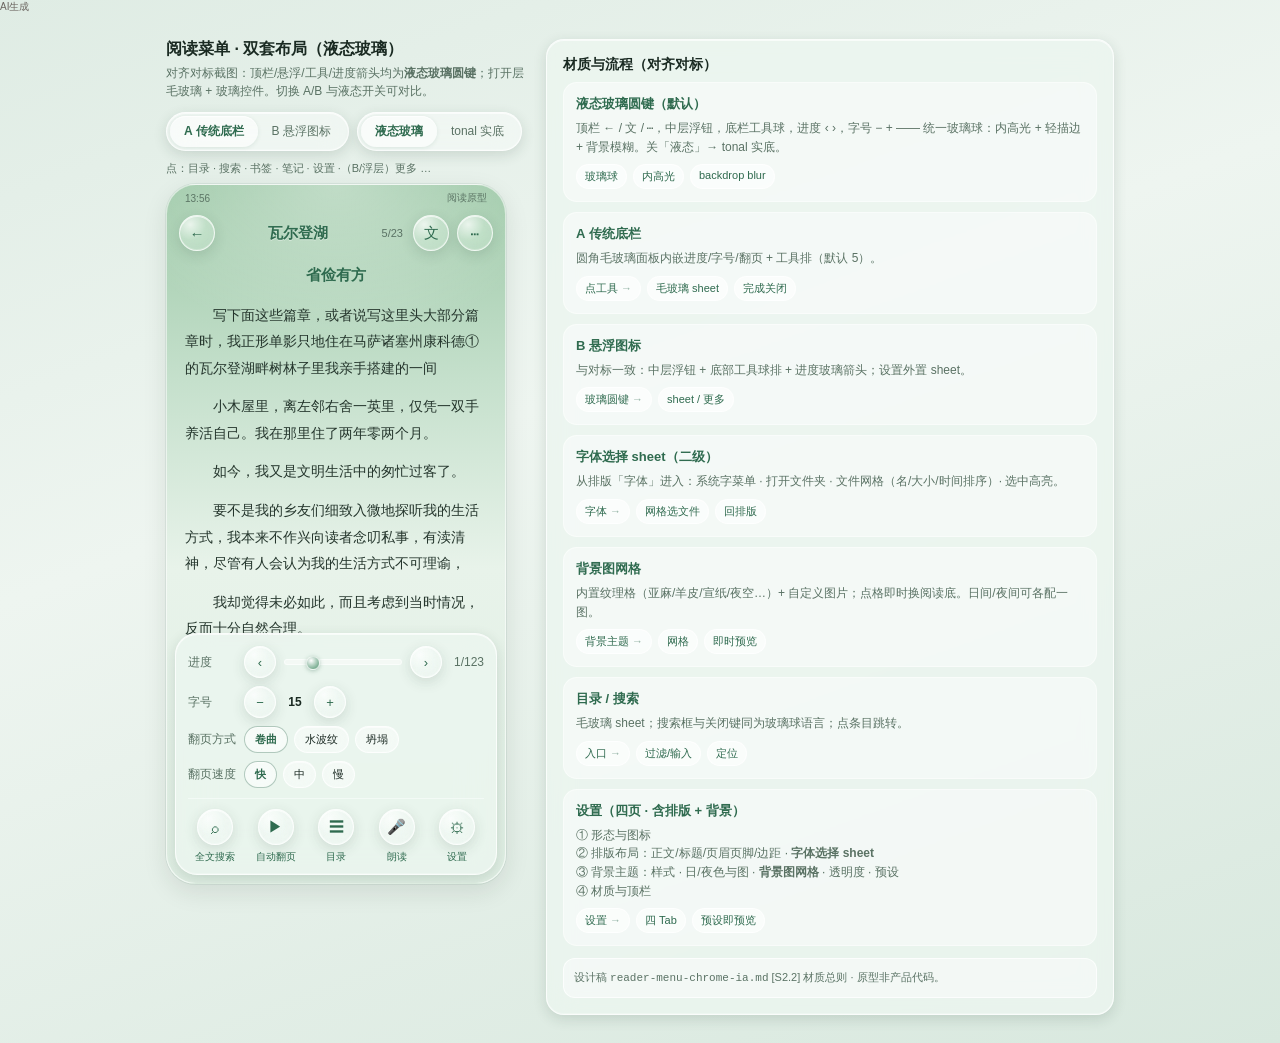
==== commit 8814ea69: "present: reader-menu-chrome-proto.html (+1 source) — 补字体文件选择 sheet 与背景图网格的阅读菜单原型 Mimo-Presented-Path" ====
--- a/docs/design/reader-menu-chrome-proto.html
+++ b/docs/design/reader-menu-chrome-proto.html
@@ -289,6 +289,23 @@
     display: flex; align-items: flex-end; justify-content: center; padding-bottom: 4px;
   }
   .preset small { font-size: 9px; opacity: 0.85; }
+  .bg-tile {
+    height: 56px; border-radius: 10px; border: 0.5px solid var(--glass-edge);
+    cursor: pointer; position: relative; overflow: hidden;
+    box-shadow: inset 0 1px 0 rgba(255,255,255,0.35);
+  }
+  .bg-tile small {
+    position: absolute; left: 0; right: 0; bottom: 2px; text-align: center;
+    font-size: 9px; color: #fff; text-shadow: 0 1px 2px rgba(0,0,0,0.45);
+  }
+  .bg-tile.on { outline: 2px solid var(--accent); }
+  .font-card {
+    border: 0.5px solid var(--glass-edge); border-radius: 12px; padding: 12px 10px;
+    background: var(--glass); cursor: pointer; text-align: center;
+  }
+  .font-card.on { border-color: var(--accent); background: var(--glass-strong); color: var(--accent); font-weight: 700; }
+  .font-card b { display: block; font-size: 14px; margin-bottom: 4px; }
+  .font-card small { font-size: 10px; color: var(--muted); font-weight: 400; }
 </style>
 </head>
 <body>
@@ -460,7 +477,9 @@
               <button class="chip" data-sub="pad">边距</button>
             </div>
             <div id="type-body">
-              <div class="form-row"><span>字体</span><span class="pill">默认 · 系统</span></div>
+              <div class="form-row"><span>字体</span>
+                <button class="chip" id="openFontBody">默认 · 系统 ▾</button>
+              </div>
               <div class="form-row"><span>字号</span>
                 <div class="stepper"><button class="lg lg-sm">−</button><span id="fsVal">15</span><button class="lg lg-sm">+</button></div>
               </div>
@@ -483,7 +502,9 @@
               </div>
             </div>
             <div id="type-title" style="display:none">
-              <div class="form-row"><span>标题字体</span><span class="pill">同正文</span></div>
+              <div class="form-row"><span>标题字体</span>
+                <button class="chip" id="openFontTitle">同正文 ▾</button>
+              </div>
               <div class="form-row"><span>标题上边距</span>
                 <div class="slider" style="max-width:140px"><i style="left:35%"></i></div>
                 <span class="pill">12</span>
@@ -555,6 +576,13 @@
                 <button class="chip on">纯色</button><button class="chip">日间图</button><button class="chip">夜间图</button><button class="chip">清除</button>
               </div>
             </div>
+            <div class="form-row" style="flex-direction:column;align-items:stretch;gap:8px">
+              <span>背景图网格</span>
+              <div id="bgGrid" style="display:grid;grid-template-columns:repeat(4,1fr);gap:8px"></div>
+              <div class="chips" style="margin-top:4px">
+                <button class="chip">从文件选择…</button>
+              </div>
+            </div>
             <div class="form-row"><span>背景透明度</span>
               <div class="slider" style="max-width:120px"><i style="left:70%"></i></div>
               <span class="pill">70%</span>
@@ -581,6 +609,26 @@
             <div class="form-row"><span>标题胶囊</span><button class="switch"><i></i></button></div>
           </div>
           <div class="note">顶栏 / 悬浮 / 工具 / 进度箭头：默认<strong>液态玻璃</strong>圆键。排版含字体/行段距/页眉页脚/四向边距。正文永不玻璃化。</div>
+        </div>
+      </div>
+
+      <div class="sheet" id="sheet-font" style="max-height:70%;z-index:11">
+        <header>
+          <h3 id="fontTitle">选择字体</h3>
+          <button class="chip" id="sysFontBtn">系统字</button>
+          <button class="chip" id="fontFolderBtn">文件夹</button>
+          <button class="lg lg-sm" data-close>×</button>
+        </header>
+        <div class="body">
+          <div class="form-row" style="padding-top:0">
+            <span style="color:var(--muted);font-size:11px" id="fontSelMeta">当前：系统默认 · 可排序</span>
+            <div class="chips" id="fontSort">
+              <button class="chip on">名↑</button><button class="chip">名↓</button>
+              <button class="chip">大小</button><button class="chip">时间</button>
+            </div>
+          </div>
+          <div id="fontGrid" style="display:grid;grid-template-columns:repeat(2,1fr);gap:8px;margin-top:8px"></div>
+          <div class="note" style="margin-top:8px">对标 FontSelectSheet：系统字菜单 · 打开文件夹 · 文件网格（名/大小/时间排序）。正文/标题/页眉/页脚字体各自进入本层。</div>
         </div>
       </div>
 
@@ -617,13 +665,23 @@
         <div class="steps"><span class="step arrow">玻璃圆键</span><span class="step">sheet / 更多</span></div>
       </div>
       <div class="flow-card">
+        <strong>字体选择 sheet（二级）</strong>
+        <p>从排版「字体」进入：系统字菜单 · 打开文件夹 · 文件网格（名/大小/时间排序）· 选中高亮。</p>
+        <div class="steps"><span class="step arrow">字体</span><span class="step">网格选文件</span><span class="step">回排版</span></div>
+      </div>
+      <div class="flow-card">
+        <strong>背景图网格</strong>
+        <p>内置纹理格（亚麻/羊皮/宣纸/夜空…）+ 自定义图片；点格即时换阅读底。日间/夜间可各配一图。</p>
+        <div class="steps"><span class="step arrow">背景主题</span><span class="step">网格</span><span class="step">即时预览</span></div>
+      </div>
+      <div class="flow-card">
         <strong>目录 / 搜索</strong>
         <p>毛玻璃 sheet；搜索框与关闭键同为玻璃球语言；点条目跳转。</p>
         <div class="steps"><span class="step arrow">入口</span><span class="step">过滤/输入</span><span class="step">定位</span></div>
       </div>
       <div class="flow-card">
         <strong>设置（四页 · 含排版 + 背景）</strong>
-        <p>① 形态与图标<br/>② 排版布局：正文/标题/页眉页脚/边距<br/>③ <b>背景主题</b>：样式管理 · 日/夜背景色与图 · 透明度 · 预设<br/>④ 材质与顶栏</p>
+        <p>① 形态与图标<br/>② 排版布局：正文/标题/页眉页脚/边距 · <b>字体选择 sheet</b><br/>③ 背景主题：样式 · 日/夜色与图 · <b>背景图网格</b> · 透明度 · 预设<br/>④ 材质与顶栏</p>
         <div class="steps"><span class="step arrow">设置</span><span class="step">四 Tab</span><span class="step">预设即预览</span></div>
       </div>
     </div>
@@ -691,11 +749,97 @@
     scrim.classList.add('on');
     document.getElementById('sheet-' + id).classList.add('on');
   }
+  function openFontSheet(which) {
+    closeAll();
+    scrim.classList.add('on');
+    document.getElementById('sheet-settings').classList.add('on');
+    document.getElementById('sheet-font').classList.add('on');
+    document.getElementById('fontTitle').textContent =
+      which === 'title' ? '标题字体' : '选择字体';
+  }
   scrim.onclick = closeAll;
   document.querySelectorAll('[data-close]').forEach(b => b.onclick = closeAll);
   document.querySelectorAll('[data-open]').forEach(btn => {
     btn.onclick = () => openSheet(btn.getAttribute('data-open'));
   });
+  document.getElementById('openFontBody').onclick = () => openFontSheet('body');
+  document.getElementById('openFontTitle').onclick = () => openFontSheet('title');
+
+  (function bindFonts() {
+    const fonts = [
+      ['系统默认', 'System', 'serif'],
+      ['思源宋体', 'SourceHanSerif', 'serif'],
+      ['思源黑体', 'SourceHanSans', 'sans-serif'],
+      ['霞鹜文楷', 'LXGWWenKai', 'cursive'],
+      ['方正仿宋', 'FZFangSong', 'serif'],
+      ['JetBrains Mono', 'JetBrainsMono', 'monospace'],
+    ];
+    const grid = document.getElementById('fontGrid');
+    let sel = 0;
+    function render() {
+      grid.innerHTML = fonts.map((f, i) =>
+        `<div class="font-card${i === sel ? ' on' : ''}" data-i="${i}" style="font-family:${f[2]}">
+          <b>${f[0]}</b><small>${f[1]}.ttf · 4.2MB</small>
+        </div>`
+      ).join('');
+      grid.querySelectorAll('[data-i]').forEach(el => {
+        el.onclick = () => {
+          sel = +el.getAttribute('data-i');
+          document.getElementById('fontSelMeta').textContent = '当前：' + fonts[sel][0];
+          document.getElementById('openFontBody').textContent = fonts[sel][0] + ' ▾';
+          render();
+        };
+      });
+    }
+    render();
+    document.getElementById('sysFontBtn').onclick = () => {
+      sel = 0;
+      document.getElementById('fontSelMeta').textContent = '当前：系统默认';
+      document.getElementById('openFontBody').textContent = '系统默认 ▾';
+      render();
+    };
+    document.getElementById('fontFolderBtn').onclick = () => {
+      alert('打开字体文件夹（原型占位：SAF 选目录后列出 .ttf/.otf）');
+    };
+    document.querySelectorAll('#fontSort .chip').forEach(c => {
+      c.onclick = () => {
+        document.querySelectorAll('#fontSort .chip').forEach(x => x.classList.remove('on'));
+        c.classList.add('on');
+      };
+    });
+  })();
+
+  (function bindBgGrid() {
+    const tiles = [
+      ['亚麻', 'repeating-linear-gradient(45deg,#e8e0d4 0 2px,#f2ebe0 2px 6px)'],
+      ['羊皮', 'radial-gradient(circle at 30% 20%,#f3e6c8,#e0cfa8)'],
+      ['宣纸', 'linear-gradient(180deg,#f7f3ea,#efe6d8)'],
+      ['夜空', 'radial-gradient(circle at 70% 30%,#2a3550,#0e121c)'],
+      ['深林', 'linear-gradient(160deg,#1a2e22,#0c1812)'],
+      ['雾灰', 'linear-gradient(180deg,#d8ddd9,#c5ccc8)'],
+      ['暖沙', 'linear-gradient(180deg,#f0e2c8,#e4d2b0)'],
+      ['自定义', 'repeating-linear-gradient(90deg,#ccc 0 6px,#eee 6px 12px)'],
+    ];
+    const grid = document.getElementById('bgGrid');
+    const phone = document.getElementById('phone');
+    grid.innerHTML = tiles.map((t, i) =>
+      `<button class="bg-tile${i === 0 ? ' on' : ''}" data-i="${i}" style="background:${t[1]}"><small>${t[0]}</small></button>`
+    ).join('');
+    grid.querySelectorAll('.bg-tile').forEach(el => {
+      el.onclick = () => {
+        const i = +el.getAttribute('data-i');
+        grid.querySelectorAll('.bg-tile').forEach(x => x.classList.remove('on'));
+        el.classList.add('on');
+        if (i === 7) {
+          alert('从相册/文件选背景图（原型占位）');
+          return;
+        }
+        phone.style.background =
+          'radial-gradient(ellipse 120% 40% at 50% 0%, rgba(255,255,255,0.12), transparent 55%), ' +
+          tiles[i][1];
+      };
+    });
+  })();
 
   function applyMode(m) {
     mode = m;
